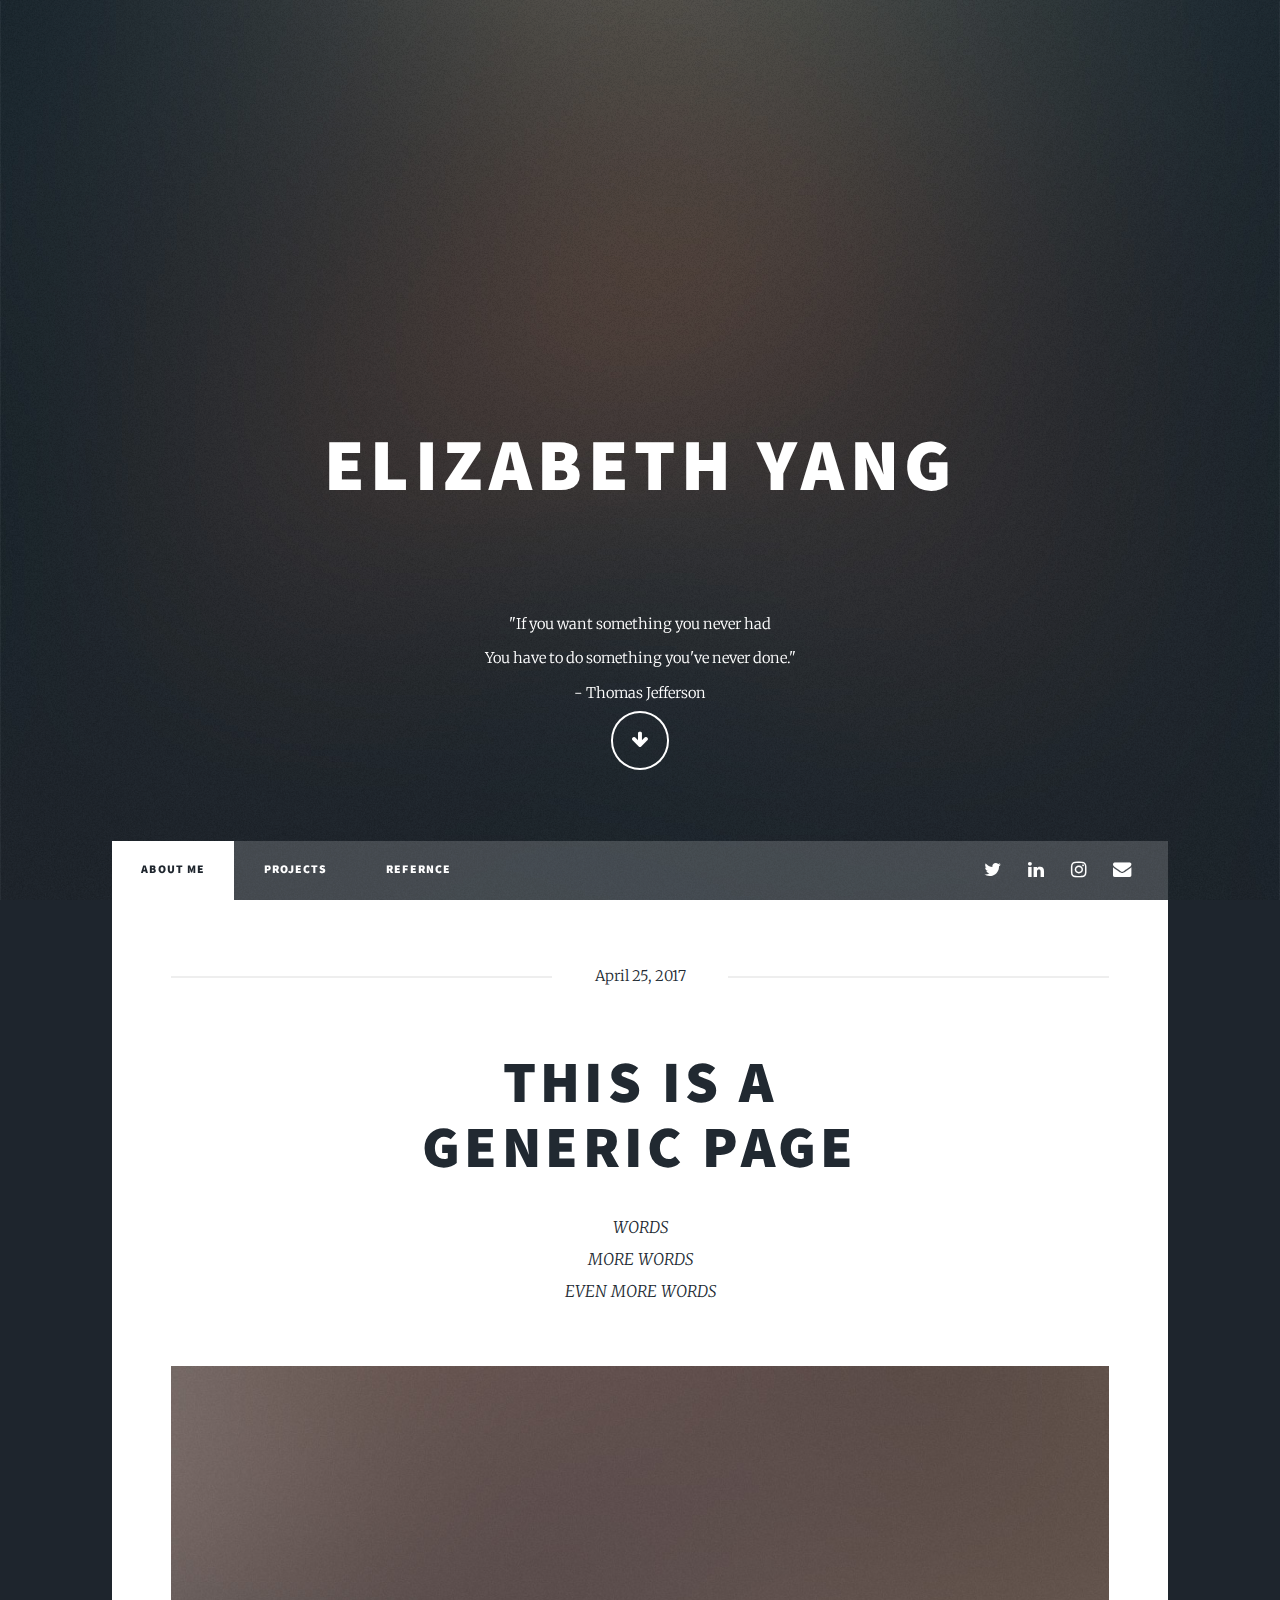
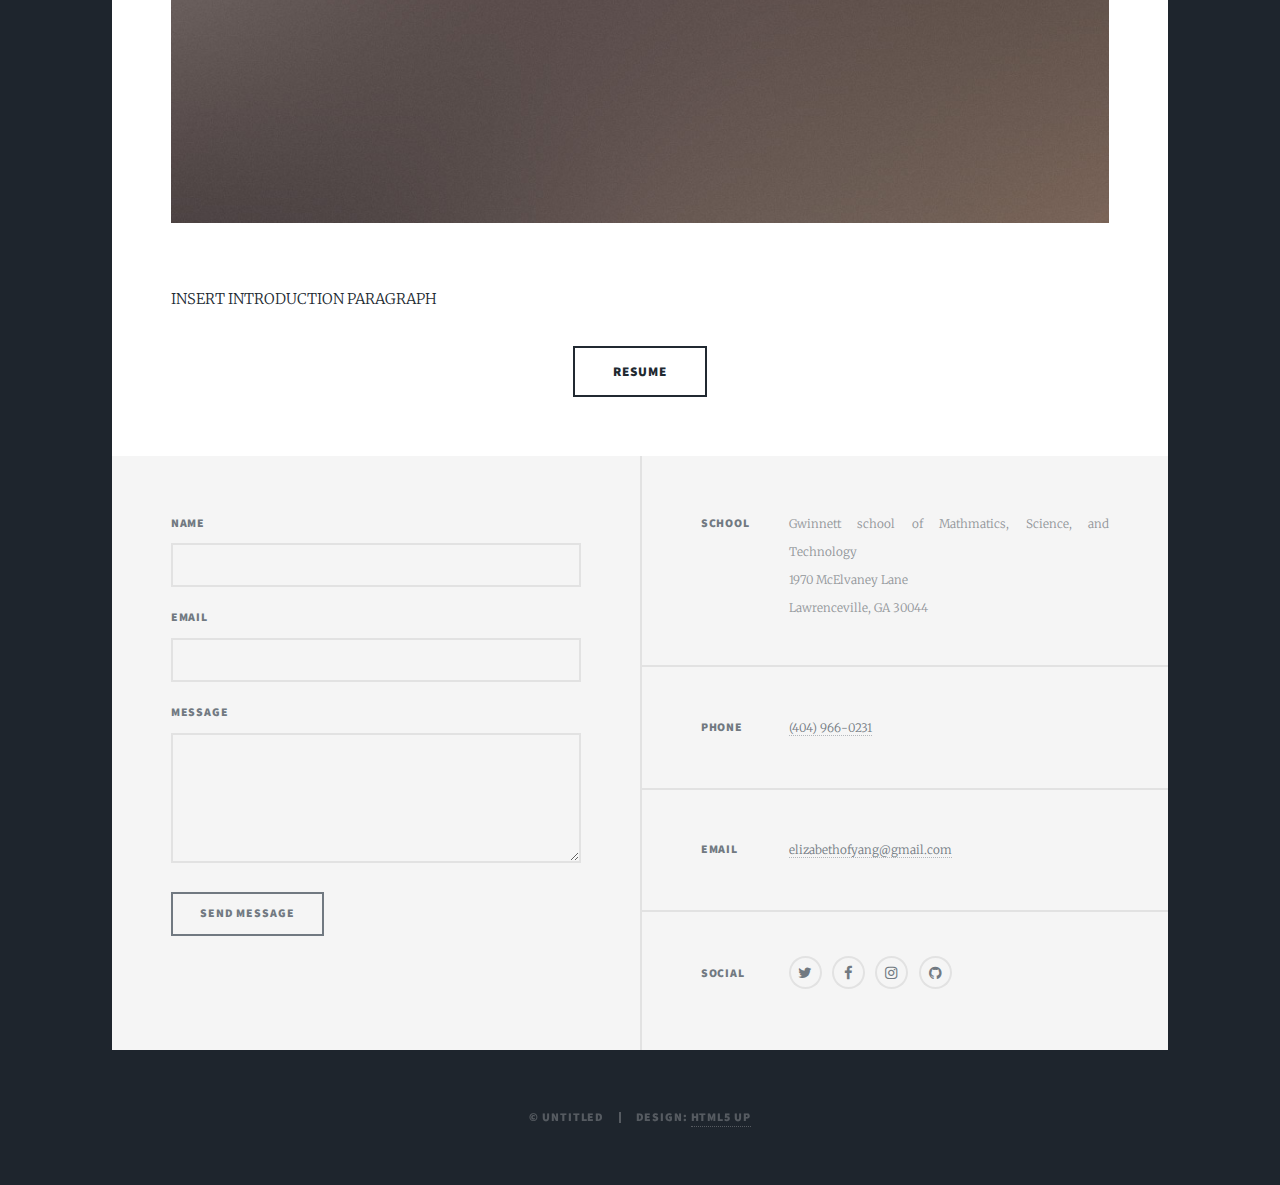
==== index.html @ 92f8bd46 "Update index.html" ====
<!DOCTYPE HTML>
<!--
	Massively by HTML5 UP
	html5up.net | @ajlkn
	Free for personal and commercial use under the CCA 3.0 license (html5up.net/license)
-->
<html>
	<head>
		<title> Elizabeth Yang </title>
		<meta charset="utf-8" />
		<meta name="viewport" content="width=device-width, initial-scale=1, user-scalable=no" />
		<link rel="stylesheet" href="assets/css/main.css" />
		<noscript><link rel="stylesheet" href="assets/css/noscript.css" /></noscript>
	</head>
	<body class="is-preload">

		<!-- Wrapper -->
			<div id="wrapper" class="fade-in">

				<!-- Intro -->
					<div id="intro">
						<h1>Elizabeth yang <br />
						  <br /> </h1>
        <!--<p> THREE <a href="https://twitter.com/ajlkn">@ajlkn</a> FOUR <a href="https://html5up.net"> LINK </a><br />
						FIVE <a href="https://html5up.net/license">Creative Commons license</a>.</p> -->
                        "If you want something you never had<br/>
You have to do something you've never done." <br/>- Thomas Jefferson <br /> 
						<ul class="actions">
							<li><a href="#header" class="button icon solo fa-arrow-down scrolly">Continue</a></li>
						</ul>
					</div>

				<!-- Header -->
					<header id="header">
						<a href="index.html" class="logo">ELizabeth yang</a>
					</header>

				<!-- Nav -->
					<nav id="nav">
						<ul class="links">
							<li class="active"><a href="index.html">ABOUT ME</a></li>
							<li><a href="generic.html">PROJECTS</a></li>
							<li><a href="elements.html">REFERNCE</a></li>
						</ul>
						<ul class="icons">
							<li><a href="#" class="icon fa-twitter"><span class="label">Twitter</span></a></li>
							<li><a href="https://www.linkedin.com/in/elizabethyang1/" class="icon fa-linkedin"><span class="label">Linkedin</span></a></li>
							<li><a href="https://www.instagram.com/elizabethyang/" class="icon fa-instagram"><span class="label">Instagram</span></a></li>
							<li><a href="mailto:elizabethofyang@gmail.com" class="icon fa-envelope"><span class="label">Email</span></a></li>
						</ul>
					</nav>

				<!-- Main -->
										<div id="main">

						<!-- Post -->
							<section class="post">
								<header class="major">
									<span class="date">April 25, 2017</span>
									<h1>This is a<br />
									Generic Page</h1>
									<p>WORDS<br />
									MORE WORDS<br />
									EVEN MORE WORDS</p>
								</header>
								<div class="image main"><img src="images/pic01.jpg" alt="" /></div>
								<p>INSERT INTRODUCTION PARAGRAPH</p>
                                <div class="wrapper" style="text-align: center;"><a href="#" class="button large">Resume</a></div>
							</section>

					</div>

				<!-- Footer -->
					<footer id="footer">
						<section>
							<form method="post" action="#">
								<div class="fields">
									<div class="field">
										<label for="name">Name</label>
										<input type="text" name="name" id="name" />
									</div>
									<div class="field">
										<label for="email">Email</label>
										<input type="text" name="email" id="email" />
									</div>
									<div class="field">
										<label for="message">Message</label>
										<textarea name="message" id="message" rows="3"></textarea>
									</div>
								</div>
								<ul class="actions">
									<li><input type="submit" value="Send Message" /></li>
								</ul>
							</form>
						</section>
						<section class="split contact">
							<section class="alt">
								<h3> School </h3>
								<p>Gwinnett school of Mathmatics, Science, and Technology<br />
                                    1970 McElvaney Lane<br />
								Lawrenceville, GA 30044</p>
							</section>
							<section>
								<h3>Phone</h3>
								<p><a href="#">(404) 966-0231</a></p>
							</section>
							<section>
								<h3>Email</h3>
								<p><a href="#">elizabethofyang@gmail.com</a></p>
							</section>
							<section>
								<h3>Social</h3>
								<ul class="icons alt">
									<li><a href="#" class="icon alt fa-twitter"><span class="label">Twitter</span></a></li>
									<li><a href="#" class="icon alt fa-facebook"><span class="label">Facebook</span></a></li>
									<li><a href="#" class="icon alt fa-instagram"><span class="label">Instagram</span></a></li>
									<li><a href="#" class="icon alt fa-github"><span class="label">GitHub</span></a></li>
								</ul>
							</section>
						</section>
					</footer>

				<!-- Copyright -->
					<div id="copyright">
						<ul><li>&copy; Untitled</li><li>Design: <a href="https://html5up.net">HTML5 UP</a></li></ul>
					</div>

			</div>

		<!-- Scripts -->
			<script src="assets/js/jquery.min.js"></script>
			<script src="assets/js/jquery.scrollex.min.js"></script>
			<script src="assets/js/jquery.scrolly.min.js"></script>
			<script src="assets/js/browser.min.js"></script>
			<script src="assets/js/breakpoints.min.js"></script>
			<script src="assets/js/util.js"></script>
			<script src="assets/js/main.js"></script>

	</body>
</html>
---- assets/css/main.css ----
@import url(font-awesome.min.css);
@import url("https://fonts.googleapis.com/css?family=Merriweather:300,700,300italic,700italic|Source+Sans+Pro:900");

/*
	Massively by HTML5 UP
	html5up.net | @ajlkn
	Free for personal and commercial use under the CCA 3.0 license (html5up.net/license)
*/

html, body, div, span, applet, object,
iframe, h1, h2, h3, h4, h5, h6, p, blockquote,
pre, a, abbr, acronym, address, big, cite,
code, del, dfn, em, img, ins, kbd, q, s, samp,
small, strike, strong, sub, sup, tt, var, b,
u, i, center, dl, dt, dd, ol, ul, li, fieldset,
form, label, legend, table, caption, tbody,
tfoot, thead, tr, th, td, article, aside,
canvas, details, embed, figure, figcaption,
footer, header, hgroup, menu, nav, output, ruby,
section, summary, time, mark, audio, video {
	margin: 0;
	padding: 0;
	border: 0;
	font-size: 100%;
	font: inherit;
	vertical-align: baseline;}


.emi{
    font-size: 100spx;
    font-family: cursive;
    
    .sarif{font-size: 100spx;
        font-family: "Helvetica Neue"}
}

article, aside, details, figcaption, figure,
footer, header, hgroup, menu, nav, section {
	display: block;}

body {
	line-height: 1;
}

ol, ul {
	list-style: none;
}

blockquote, q {
	quotes: none;
}

	blockquote:before, blockquote:after, q:before, q:after {
		content: '';
		content: none;
	}

table {
	border-collapse: collapse;
	border-spacing: 0;
}

body {
	-webkit-text-size-adjust: none;
}

mark {
	background-color: transparent;
	color: inherit;
}

input::-moz-focus-inner {
	border: 0;
	padding: 0;
}

input, select, textarea {
	-moz-appearance: none;
	-webkit-appearance: none;
	-ms-appearance: none;
	appearance: none;
}

/* Basic */

	@-ms-viewport {
		width: device-width;
	}

	body {
		-ms-overflow-style: scrollbar;
	}

	@media screen and (max-width: 480px) {

		html, body {
			min-width: 320px;
		}

	}

	html {
		box-sizing: border-box;
	}

	*, *:before, *:after {
		box-sizing: inherit;
	}

	body {
		background-color: #1e252d;
	}

		body.is-preload *, body.is-preload *:before, body.is-preload *:after {
			-moz-animation: none !important;
			-webkit-animation: none !important;
			-ms-animation: none !important;
			animation: none !important;
			-moz-transition: none !important;
			-webkit-transition: none !important;
			-ms-transition: none !important;
			transition: none !important;
		}

/* Type */

	html {
		font-size: 16pt;
	}

		@media screen and (max-width: 1680px) {

			html {
				font-size: 12pt;
			}

		}

		@media screen and (max-width: 1280px) {

			html {
				font-size: 11pt;
			}

		}

		@media screen and (max-width: 360px) {

			html {
				font-size: 10pt;
			}

		}

	body {
		color: #212931;
	}

	body, input, select, textarea {
		font-family: "Merriweather", Georgia, serif;
		font-weight: 300;
		font-size: 1rem;
		line-height: 2.375;
	}

	a {
		-moz-transition: color 0.2s ease-in-out, background-color 0.2s ease-in-out, border-color 0.2s ease-in-out, box-shadow 0.2s ease-in-out;
		-webkit-transition: color 0.2s ease-in-out, background-color 0.2s ease-in-out, border-color 0.2s ease-in-out, box-shadow 0.2s ease-in-out;
		-ms-transition: color 0.2s ease-in-out, background-color 0.2s ease-in-out, border-color 0.2s ease-in-out, box-shadow 0.2s ease-in-out;
		transition: color 0.2s ease-in-out, background-color 0.2s ease-in-out, border-color 0.2s ease-in-out, box-shadow 0.2s ease-in-out;
		border-bottom: dotted 1px;
		text-decoration: none;
	}

		a:hover {
			border-bottom-color: transparent;
		}

	strong, b {
		font-weight: 600;
	}

	em, i {
		font-style: italic;
	}

	p {
		text-align: justify;
		margin: 0 0 2rem 0;
	}

	h1, h2, h3, h4, h5, h6 {
		font-family: "Source Sans Pro", Helvetica, sans-serif;
		font-weight: 900;
		line-height: 1.5;
		letter-spacing: 0.075em;
		text-transform: uppercase;
		margin: 0 0 1rem 0;
	}

		h1 a, h2 a, h3 a, h4 a, h5 a, h6 a {
			border-bottom: 0;
			color: inherit;
			text-decoration: none;
		}

	h1 {
		font-size: 4rem;
		line-height: 1.1;
		margin: 0 0 2rem 0;
	}

	h2 {
		font-size: 1.75rem;
		line-height: 1.3;
		margin: 0 0 1.5rem 0;
	}

	h3 {
		font-size: 1.25rem;
		margin: 0 0 1.5rem 0;
	}

	h4 {
		font-size: 1rem;
	}

	h5 {
		font-size: 0.9rem;
	}

	h6 {
		font-size: 0.8rem;
	}

	sub {
		font-size: 0.8rem;
		position: relative;
		top: 0.5rem;
	}

	sup {
		font-size: 0.8rem;
		position: relative;
		top: -0.5rem;
	}

	blockquote {
		border-left: solid 4px;
		font-style: italic;
		margin: 0 0 2rem 0;
		padding: 0.5rem 0 0.5rem 2rem;
	}

	code {
		border: solid 2px;
		font-family: "Courier New", monospace;
		font-size: 0.9rem;
		margin: 0 0.25rem;
		padding: 0.25rem 0.65rem;
	}

	pre {
		-webkit-overflow-scrolling: touch;
		font-family: "Courier New", monospace;
		font-size: 0.9rem;
		margin: 0 0 2rem 0;
	}

		pre code {
			display: block;
			line-height: 1.75;
			padding: 1rem 1.5rem;
			overflow-x: auto;
		}

	hr {
		border: 0;
		border-bottom: solid 2px;
		margin: 3rem 0;
	}

		hr.major {
			margin: 5rem 0;
		}

	.align-left {
		text-align: left;
	}

	.align-center {
		text-align: center;
	}

	.align-right {
		text-align: right;
	}

	input, select, textarea {
		color: #212931;
	}

	a {
		color: #212931;
		border-bottom-color: rgba(33, 41, 49, 0.5);
	}

		a:hover {
			border-bottom-color: transparent;
			color: #18bfef !important;
		}

	strong, b {
		color: #212931;
	}

	h1, h2, h3, h4, h5, h6 {
		color: #212931;
	}

	blockquote {
		border-left-color: #eeeeee;
	}

	code {
		background: rgba(220, 220, 220, 0.25);
		border-color: #eeeeee;
	}

	hr {
		border-bottom-color: #eeeeee;
	}

/* Row */

	.row {
		display: flex;
		flex-wrap: wrap;
		box-sizing: border-box;
		align-items: stretch;
	}

		.row > * {
			box-sizing: border-box;
		}

		.row.gtr-uniform > * > :last-child {
			margin-bottom: 0;
		}

		.row.aln-left {
			justify-content: flex-start;
		}

		.row.aln-center {
			justify-content: center;
		}

		.row.aln-right {
			justify-content: flex-end;
		}

		.row.aln-top {
			align-items: flex-start;
		}

		.row.aln-middle {
			align-items: center;
		}

		.row.aln-bottom {
			align-items: flex-end;
		}

		.row > .imp {
			order: -1;
		}

		.row > .col-1 {
			width: 8.3333333333%;
		}

		.row > .off-1 {
			margin-left: 8.3333333333%;
		}

		.row > .col-2 {
			width: 16.6666666667%;
		}

		.row > .off-2 {
			margin-left: 16.6666666667%;
		}

		.row > .col-3 {
			width: 25%;
		}

		.row > .off-3 {
			margin-left: 25%;
		}

		.row > .col-4 {
			width: 33.3333333333%;
		}

		.row > .off-4 {
			margin-left: 33.3333333333%;
		}

		.row > .col-5 {
			width: 41.6666666667%;
		}

		.row > .off-5 {
			margin-left: 41.6666666667%;
		}

		.row > .col-6 {
			width: 50%;
		}

		.row > .off-6 {
			margin-left: 50%;
		}

		.row > .col-7 {
			width: 58.3333333333%;
		}

		.row > .off-7 {
			margin-left: 58.3333333333%;
		}

		.row > .col-8 {
			width: 66.6666666667%;
		}

		.row > .off-8 {
			margin-left: 66.6666666667%;
		}

		.row > .col-9 {
			width: 75%;
		}

		.row > .off-9 {
			margin-left: 75%;
		}

		.row > .col-10 {
			width: 83.3333333333%;
		}

		.row > .off-10 {
			margin-left: 83.3333333333%;
		}

		.row > .col-11 {
			width: 91.6666666667%;
		}

		.row > .off-11 {
			margin-left: 91.6666666667%;
		}

		.row > .col-12 {
			width: 100%;
		}

		.row > .off-12 {
			margin-left: 100%;
		}

		.row.gtr-0 {
			margin-top: 0;
			margin-left: 0rem;
		}

			.row.gtr-0 > * {
				padding: 0 0 0 0rem;
			}

			.row.gtr-0.gtr-uniform {
				margin-top: 0rem;
			}

				.row.gtr-0.gtr-uniform > * {
					padding-top: 0rem;
				}

		.row.gtr-25 {
			margin-top: 0;
			margin-left: -0.375rem;
		}

			.row.gtr-25 > * {
				padding: 0 0 0 0.375rem;
			}

			.row.gtr-25.gtr-uniform {
				margin-top: -0.375rem;
			}

				.row.gtr-25.gtr-uniform > * {
					padding-top: 0.375rem;
				}

		.row.gtr-50 {
			margin-top: 0;
			margin-left: -0.75rem;
		}

			.row.gtr-50 > * {
				padding: 0 0 0 0.75rem;
			}

			.row.gtr-50.gtr-uniform {
				margin-top: -0.75rem;
			}

				.row.gtr-50.gtr-uniform > * {
					padding-top: 0.75rem;
				}

		.row {
			margin-top: 0;
			margin-left: -1.5rem;
		}

			.row > * {
				padding: 0 0 0 1.5rem;
			}

			.row.gtr-uniform {
				margin-top: -1.5rem;
			}

				.row.gtr-uniform > * {
					padding-top: 1.5rem;
				}

		.row.gtr-150 {
			margin-top: 0;
			margin-left: -2.25rem;
		}

			.row.gtr-150 > * {
				padding: 0 0 0 2.25rem;
			}

			.row.gtr-150.gtr-uniform {
				margin-top: -2.25rem;
			}

				.row.gtr-150.gtr-uniform > * {
					padding-top: 2.25rem;
				}

		.row.gtr-200 {
			margin-top: 0;
			margin-left: -3rem;
		}

			.row.gtr-200 > * {
				padding: 0 0 0 3rem;
			}

			.row.gtr-200.gtr-uniform {
				margin-top: -3rem;
			}

				.row.gtr-200.gtr-uniform > * {
					padding-top: 3rem;
				}

		@media screen and (max-width: 1680px) {

			.row {
				display: flex;
				flex-wrap: wrap;
				box-sizing: border-box;
				align-items: stretch;
			}

				.row > * {
					box-sizing: border-box;
				}

				.row.gtr-uniform > * > :last-child {
					margin-bottom: 0;
				}

				.row.aln-left {
					justify-content: flex-start;
				}

				.row.aln-center {
					justify-content: center;
				}

				.row.aln-right {
					justify-content: flex-end;
				}

				.row.aln-top {
					align-items: flex-start;
				}

				.row.aln-middle {
					align-items: center;
				}

				.row.aln-bottom {
					align-items: flex-end;
				}

				.row > .imp-xlarge {
					order: -1;
				}

				.row > .col-1-xlarge {
					width: 8.3333333333%;
				}

				.row > .off-1-xlarge {
					margin-left: 8.3333333333%;
				}

				.row > .col-2-xlarge {
					width: 16.6666666667%;
				}

				.row > .off-2-xlarge {
					margin-left: 16.6666666667%;
				}

				.row > .col-3-xlarge {
					width: 25%;
				}

				.row > .off-3-xlarge {
					margin-left: 25%;
				}

				.row > .col-4-xlarge {
					width: 33.3333333333%;
				}

				.row > .off-4-xlarge {
					margin-left: 33.3333333333%;
				}

				.row > .col-5-xlarge {
					width: 41.6666666667%;
				}

				.row > .off-5-xlarge {
					margin-left: 41.6666666667%;
				}

				.row > .col-6-xlarge {
					width: 50%;
				}

				.row > .off-6-xlarge {
					margin-left: 50%;
				}

				.row > .col-7-xlarge {
					width: 58.3333333333%;
				}

				.row > .off-7-xlarge {
					margin-left: 58.3333333333%;
				}

				.row > .col-8-xlarge {
					width: 66.6666666667%;
				}

				.row > .off-8-xlarge {
					margin-left: 66.6666666667%;
				}

				.row > .col-9-xlarge {
					width: 75%;
				}

				.row > .off-9-xlarge {
					margin-left: 75%;
				}

				.row > .col-10-xlarge {
					width: 83.3333333333%;
				}

				.row > .off-10-xlarge {
					margin-left: 83.3333333333%;
				}

				.row > .col-11-xlarge {
					width: 91.6666666667%;
				}

				.row > .off-11-xlarge {
					margin-left: 91.6666666667%;
				}

				.row > .col-12-xlarge {
					width: 100%;
				}

				.row > .off-12-xlarge {
					margin-left: 100%;
				}

				.row.gtr-0 {
					margin-top: 0;
					margin-left: 0rem;
				}

					.row.gtr-0 > * {
						padding: 0 0 0 0rem;
					}

					.row.gtr-0.gtr-uniform {
						margin-top: 0rem;
					}

						.row.gtr-0.gtr-uniform > * {
							padding-top: 0rem;
						}

				.row.gtr-25 {
					margin-top: 0;
					margin-left: -0.375rem;
				}

					.row.gtr-25 > * {
						padding: 0 0 0 0.375rem;
					}

					.row.gtr-25.gtr-uniform {
						margin-top: -0.375rem;
					}

						.row.gtr-25.gtr-uniform > * {
							padding-top: 0.375rem;
						}

				.row.gtr-50 {
					margin-top: 0;
					margin-left: -0.75rem;
				}

					.row.gtr-50 > * {
						padding: 0 0 0 0.75rem;
					}

					.row.gtr-50.gtr-uniform {
						margin-top: -0.75rem;
					}

						.row.gtr-50.gtr-uniform > * {
							padding-top: 0.75rem;
						}

				.row {
					margin-top: 0;
					margin-left: -1.5rem;
				}

					.row > * {
						padding: 0 0 0 1.5rem;
					}

					.row.gtr-uniform {
						margin-top: -1.5rem;
					}

						.row.gtr-uniform > * {
							padding-top: 1.5rem;
						}

				.row.gtr-150 {
					margin-top: 0;
					margin-left: -2.25rem;
				}

					.row.gtr-150 > * {
						padding: 0 0 0 2.25rem;
					}

					.row.gtr-150.gtr-uniform {
						margin-top: -2.25rem;
					}

						.row.gtr-150.gtr-uniform > * {
							padding-top: 2.25rem;
						}

				.row.gtr-200 {
					margin-top: 0;
					margin-left: -3rem;
				}

					.row.gtr-200 > * {
						padding: 0 0 0 3rem;
					}

					.row.gtr-200.gtr-uniform {
						margin-top: -3rem;
					}

						.row.gtr-200.gtr-uniform > * {
							padding-top: 3rem;
						}

		}

		@media screen and (max-width: 1280px) {

			.row {
				display: flex;
				flex-wrap: wrap;
				box-sizing: border-box;
				align-items: stretch;
			}

				.row > * {
					box-sizing: border-box;
				}

				.row.gtr-uniform > * > :last-child {
					margin-bottom: 0;
				}

				.row.aln-left {
					justify-content: flex-start;
				}

				.row.aln-center {
					justify-content: center;
				}

				.row.aln-right {
					justify-content: flex-end;
				}

				.row.aln-top {
					align-items: flex-start;
				}

				.row.aln-middle {
					align-items: center;
				}

				.row.aln-bottom {
					align-items: flex-end;
				}

				.row > .imp-large {
					order: -1;
				}

				.row > .col-1-large {
					width: 8.3333333333%;
				}

				.row > .off-1-large {
					margin-left: 8.3333333333%;
				}

				.row > .col-2-large {
					width: 16.6666666667%;
				}

				.row > .off-2-large {
					margin-left: 16.6666666667%;
				}

				.row > .col-3-large {
					width: 25%;
				}

				.row > .off-3-large {
					margin-left: 25%;
				}

				.row > .col-4-large {
					width: 33.3333333333%;
				}

				.row > .off-4-large {
					margin-left: 33.3333333333%;
				}

				.row > .col-5-large {
					width: 41.6666666667%;
				}

				.row > .off-5-large {
					margin-left: 41.6666666667%;
				}

				.row > .col-6-large {
					width: 50%;
				}

				.row > .off-6-large {
					margin-left: 50%;
				}

				.row > .col-7-large {
					width: 58.3333333333%;
				}

				.row > .off-7-large {
					margin-left: 58.3333333333%;
				}

				.row > .col-8-large {
					width: 66.6666666667%;
				}

				.row > .off-8-large {
					margin-left: 66.6666666667%;
				}

				.row > .col-9-large {
					width: 75%;
				}

				.row > .off-9-large {
					margin-left: 75%;
				}

				.row > .col-10-large {
					width: 83.3333333333%;
				}

				.row > .off-10-large {
					margin-left: 83.3333333333%;
				}

				.row > .col-11-large {
					width: 91.6666666667%;
				}

				.row > .off-11-large {
					margin-left: 91.6666666667%;
				}

				.row > .col-12-large {
					width: 100%;
				}

				.row > .off-12-large {
					margin-left: 100%;
				}

				.row.gtr-0 {
					margin-top: 0;
					margin-left: 0rem;
				}

					.row.gtr-0 > * {
						padding: 0 0 0 0rem;
					}

					.row.gtr-0.gtr-uniform {
						margin-top: 0rem;
					}

						.row.gtr-0.gtr-uniform > * {
							padding-top: 0rem;
						}

				.row.gtr-25 {
					margin-top: 0;
					margin-left: -0.375rem;
				}

					.row.gtr-25 > * {
						padding: 0 0 0 0.375rem;
					}

					.row.gtr-25.gtr-uniform {
						margin-top: -0.375rem;
					}

						.row.gtr-25.gtr-uniform > * {
							padding-top: 0.375rem;
						}

				.row.gtr-50 {
					margin-top: 0;
					margin-left: -0.75rem;
				}

					.row.gtr-50 > * {
						padding: 0 0 0 0.75rem;
					}

					.row.gtr-50.gtr-uniform {
						margin-top: -0.75rem;
					}

						.row.gtr-50.gtr-uniform > * {
							padding-top: 0.75rem;
						}

				.row {
					margin-top: 0;
					margin-left: -1.5rem;
				}

					.row > * {
						padding: 0 0 0 1.5rem;
					}

					.row.gtr-uniform {
						margin-top: -1.5rem;
					}

						.row.gtr-uniform > * {
							padding-top: 1.5rem;
						}

				.row.gtr-150 {
					margin-top: 0;
					margin-left: -2.25rem;
				}

					.row.gtr-150 > * {
						padding: 0 0 0 2.25rem;
					}

					.row.gtr-150.gtr-uniform {
						margin-top: -2.25rem;
					}

						.row.gtr-150.gtr-uniform > * {
							padding-top: 2.25rem;
						}

				.row.gtr-200 {
					margin-top: 0;
					margin-left: -3rem;
				}

					.row.gtr-200 > * {
						padding: 0 0 0 3rem;
					}

					.row.gtr-200.gtr-uniform {
						margin-top: -3rem;
					}

						.row.gtr-200.gtr-uniform > * {
							padding-top: 3rem;
						}

		}

		@media screen and (max-width: 980px) {

			.row {
				display: flex;
				flex-wrap: wrap;
				box-sizing: border-box;
				align-items: stretch;
			}

				.row > * {
					box-sizing: border-box;
				}

				.row.gtr-uniform > * > :last-child {
					margin-bottom: 0;
				}

				.row.aln-left {
					justify-content: flex-start;
				}

				.row.aln-center {
					justify-content: center;
				}

				.row.aln-right {
					justify-content: flex-end;
				}

				.row.aln-top {
					align-items: flex-start;
				}

				.row.aln-middle {
					align-items: center;
				}

				.row.aln-bottom {
					align-items: flex-end;
				}

				.row > .imp-medium {
					order: -1;
				}

				.row > .col-1-medium {
					width: 8.3333333333%;
				}

				.row > .off-1-medium {
					margin-left: 8.3333333333%;
				}

				.row > .col-2-medium {
					width: 16.6666666667%;
				}

				.row > .off-2-medium {
					margin-left: 16.6666666667%;
				}

				.row > .col-3-medium {
					width: 25%;
				}

				.row > .off-3-medium {
					margin-left: 25%;
				}

				.row > .col-4-medium {
					width: 33.3333333333%;
				}

				.row > .off-4-medium {
					margin-left: 33.3333333333%;
				}

				.row > .col-5-medium {
					width: 41.6666666667%;
				}

				.row > .off-5-medium {
					margin-left: 41.6666666667%;
				}

				.row > .col-6-medium {
					width: 50%;
				}

				.row > .off-6-medium {
					margin-left: 50%;
				}

				.row > .col-7-medium {
					width: 58.3333333333%;
				}

				.row > .off-7-medium {
					margin-left: 58.3333333333%;
				}

				.row > .col-8-medium {
					width: 66.6666666667%;
				}

				.row > .off-8-medium {
					margin-left: 66.6666666667%;
				}

				.row > .col-9-medium {
					width: 75%;
				}

				.row > .off-9-medium {
					margin-left: 75%;
				}

				.row > .col-10-medium {
					width: 83.3333333333%;
				}

				.row > .off-10-medium {
					margin-left: 83.3333333333%;
				}

				.row > .col-11-medium {
					width: 91.6666666667%;
				}

				.row > .off-11-medium {
					margin-left: 91.6666666667%;
				}

				.row > .col-12-medium {
					width: 100%;
				}

				.row > .off-12-medium {
					margin-left: 100%;
				}

				.row.gtr-0 {
					margin-top: 0;
					margin-left: 0rem;
				}

					.row.gtr-0 > * {
						padding: 0 0 0 0rem;
					}

					.row.gtr-0.gtr-uniform {
						margin-top: 0rem;
					}

						.row.gtr-0.gtr-uniform > * {
							padding-top: 0rem;
						}

				.row.gtr-25 {
					margin-top: 0;
					margin-left: -0.375rem;
				}

					.row.gtr-25 > * {
						padding: 0 0 0 0.375rem;
					}

					.row.gtr-25.gtr-uniform {
						margin-top: -0.375rem;
					}

						.row.gtr-25.gtr-uniform > * {
							padding-top: 0.375rem;
						}

				.row.gtr-50 {
					margin-top: 0;
					margin-left: -0.75rem;
				}

					.row.gtr-50 > * {
						padding: 0 0 0 0.75rem;
					}

					.row.gtr-50.gtr-uniform {
						margin-top: -0.75rem;
					}

						.row.gtr-50.gtr-uniform > * {
							padding-top: 0.75rem;
						}

				.row {
					margin-top: 0;
					margin-left: -1.5rem;
				}

					.row > * {
						padding: 0 0 0 1.5rem;
					}

					.row.gtr-uniform {
						margin-top: -1.5rem;
					}

						.row.gtr-uniform > * {
							padding-top: 1.5rem;
						}

				.row.gtr-150 {
					margin-top: 0;
					margin-left: -2.25rem;
				}

					.row.gtr-150 > * {
						padding: 0 0 0 2.25rem;
					}

					.row.gtr-150.gtr-uniform {
						margin-top: -2.25rem;
					}

						.row.gtr-150.gtr-uniform > * {
							padding-top: 2.25rem;
						}

				.row.gtr-200 {
					margin-top: 0;
					margin-left: -3rem;
				}

					.row.gtr-200 > * {
						padding: 0 0 0 3rem;
					}

					.row.gtr-200.gtr-uniform {
						margin-top: -3rem;
					}

						.row.gtr-200.gtr-uniform > * {
							padding-top: 3rem;
						}

		}

		@media screen and (max-width: 736px) {

			.row {
				display: flex;
				flex-wrap: wrap;
				box-sizing: border-box;
				align-items: stretch;
			}

				.row > * {
					box-sizing: border-box;
				}

				.row.gtr-uniform > * > :last-child {
					margin-bottom: 0;
				}

				.row.aln-left {
					justify-content: flex-start;
				}

				.row.aln-center {
					justify-content: center;
				}

				.row.aln-right {
					justify-content: flex-end;
				}

				.row.aln-top {
					align-items: flex-start;
				}

				.row.aln-middle {
					align-items: center;
				}

				.row.aln-bottom {
					align-items: flex-end;
				}

				.row > .imp-small {
					order: -1;
				}

				.row > .col-1-small {
					width: 8.3333333333%;
				}

				.row > .off-1-small {
					margin-left: 8.3333333333%;
				}

				.row > .col-2-small {
					width: 16.6666666667%;
				}

				.row > .off-2-small {
					margin-left: 16.6666666667%;
				}

				.row > .col-3-small {
					width: 25%;
				}

				.row > .off-3-small {
					margin-left: 25%;
				}

				.row > .col-4-small {
					width: 33.3333333333%;
				}

				.row > .off-4-small {
					margin-left: 33.3333333333%;
				}

				.row > .col-5-small {
					width: 41.6666666667%;
				}

				.row > .off-5-small {
					margin-left: 41.6666666667%;
				}

				.row > .col-6-small {
					width: 50%;
				}

				.row > .off-6-small {
					margin-left: 50%;
				}

				.row > .col-7-small {
					width: 58.3333333333%;
				}

				.row > .off-7-small {
					margin-left: 58.3333333333%;
				}

				.row > .col-8-small {
					width: 66.6666666667%;
				}

				.row > .off-8-small {
					margin-left: 66.6666666667%;
				}

				.row > .col-9-small {
					width: 75%;
				}

				.row > .off-9-small {
					margin-left: 75%;
				}

				.row > .col-10-small {
					width: 83.3333333333%;
				}

				.row > .off-10-small {
					margin-left: 83.3333333333%;
				}

				.row > .col-11-small {
					width: 91.6666666667%;
				}

				.row > .off-11-small {
					margin-left: 91.6666666667%;
				}

				.row > .col-12-small {
					width: 100%;
				}

				.row > .off-12-small {
					margin-left: 100%;
				}

				.row.gtr-0 {
					margin-top: 0;
					margin-left: 0rem;
				}

					.row.gtr-0 > * {
						padding: 0 0 0 0rem;
					}

					.row.gtr-0.gtr-uniform {
						margin-top: 0rem;
					}

						.row.gtr-0.gtr-uniform > * {
							padding-top: 0rem;
						}

				.row.gtr-25 {
					margin-top: 0;
					margin-left: -0.375rem;
				}

					.row.gtr-25 > * {
						padding: 0 0 0 0.375rem;
					}

					.row.gtr-25.gtr-uniform {
						margin-top: -0.375rem;
					}

						.row.gtr-25.gtr-uniform > * {
							padding-top: 0.375rem;
						}

				.row.gtr-50 {
					margin-top: 0;
					margin-left: -0.75rem;
				}

					.row.gtr-50 > * {
						padding: 0 0 0 0.75rem;
					}

					.row.gtr-50.gtr-uniform {
						margin-top: -0.75rem;
					}

						.row.gtr-50.gtr-uniform > * {
							padding-top: 0.75rem;
						}

				.row {
					margin-top: 0;
					margin-left: -1.5rem;
				}

					.row > * {
						padding: 0 0 0 1.5rem;
					}

					.row.gtr-uniform {
						margin-top: -1.5rem;
					}

						.row.gtr-uniform > * {
							padding-top: 1.5rem;
						}

				.row.gtr-150 {
					margin-top: 0;
					margin-left: -2.25rem;
				}

					.row.gtr-150 > * {
						padding: 0 0 0 2.25rem;
					}

					.row.gtr-150.gtr-uniform {
						margin-top: -2.25rem;
					}

						.row.gtr-150.gtr-uniform > * {
							padding-top: 2.25rem;
						}

				.row.gtr-200 {
					margin-top: 0;
					margin-left: -3rem;
				}

					.row.gtr-200 > * {
						padding: 0 0 0 3rem;
					}

					.row.gtr-200.gtr-uniform {
						margin-top: -3rem;
					}

						.row.gtr-200.gtr-uniform > * {
							padding-top: 3rem;
						}

		}

		@media screen and (max-width: 480px) {

			.row {
				display: flex;
				flex-wrap: wrap;
				box-sizing: border-box;
				align-items: stretch;
			}

				.row > * {
					box-sizing: border-box;
				}

				.row.gtr-uniform > * > :last-child {
					margin-bottom: 0;
				}

				.row.aln-left {
					justify-content: flex-start;
				}

				.row.aln-center {
					justify-content: center;
				}

				.row.aln-right {
					justify-content: flex-end;
				}

				.row.aln-top {
					align-items: flex-start;
				}

				.row.aln-middle {
					align-items: center;
				}

				.row.aln-bottom {
					align-items: flex-end;
				}

				.row > .imp-xsmall {
					order: -1;
				}

				.row > .col-1-xsmall {
					width: 8.3333333333%;
				}

				.row > .off-1-xsmall {
					margin-left: 8.3333333333%;
				}

				.row > .col-2-xsmall {
					width: 16.6666666667%;
				}

				.row > .off-2-xsmall {
					margin-left: 16.6666666667%;
				}

				.row > .col-3-xsmall {
					width: 25%;
				}

				.row > .off-3-xsmall {
					margin-left: 25%;
				}

				.row > .col-4-xsmall {
					width: 33.3333333333%;
				}

				.row > .off-4-xsmall {
					margin-left: 33.3333333333%;
				}

				.row > .col-5-xsmall {
					width: 41.6666666667%;
				}

				.row > .off-5-xsmall {
					margin-left: 41.6666666667%;
				}

				.row > .col-6-xsmall {
					width: 50%;
				}

				.row > .off-6-xsmall {
					margin-left: 50%;
				}

				.row > .col-7-xsmall {
					width: 58.3333333333%;
				}

				.row > .off-7-xsmall {
					margin-left: 58.3333333333%;
				}

				.row > .col-8-xsmall {
					width: 66.6666666667%;
				}

				.row > .off-8-xsmall {
					margin-left: 66.6666666667%;
				}

				.row > .col-9-xsmall {
					width: 75%;
				}

				.row > .off-9-xsmall {
					margin-left: 75%;
				}

				.row > .col-10-xsmall {
					width: 83.3333333333%;
				}

				.row > .off-10-xsmall {
					margin-left: 83.3333333333%;
				}

				.row > .col-11-xsmall {
					width: 91.6666666667%;
				}

				.row > .off-11-xsmall {
					margin-left: 91.6666666667%;
				}

				.row > .col-12-xsmall {
					width: 100%;
				}

				.row > .off-12-xsmall {
					margin-left: 100%;
				}

				.row.gtr-0 {
					margin-top: 0;
					margin-left: 0rem;
				}

					.row.gtr-0 > * {
						padding: 0 0 0 0rem;
					}

					.row.gtr-0.gtr-uniform {
						margin-top: 0rem;
					}

						.row.gtr-0.gtr-uniform > * {
							padding-top: 0rem;
						}

				.row.gtr-25 {
					margin-top: 0;
					margin-left: -0.375rem;
				}

					.row.gtr-25 > * {
						padding: 0 0 0 0.375rem;
					}

					.row.gtr-25.gtr-uniform {
						margin-top: -0.375rem;
					}

						.row.gtr-25.gtr-uniform > * {
							padding-top: 0.375rem;
						}

				.row.gtr-50 {
					margin-top: 0;
					margin-left: -0.75rem;
				}

					.row.gtr-50 > * {
						padding: 0 0 0 0.75rem;
					}

					.row.gtr-50.gtr-uniform {
						margin-top: -0.75rem;
					}

						.row.gtr-50.gtr-uniform > * {
							padding-top: 0.75rem;
						}

				.row {
					margin-top: 0;
					margin-left: -1.5rem;
				}

					.row > * {
						padding: 0 0 0 1.5rem;
					}

					.row.gtr-uniform {
						margin-top: -1.5rem;
					}

						.row.gtr-uniform > * {
							padding-top: 1.5rem;
						}

				.row.gtr-150 {
					margin-top: 0;
					margin-left: -2.25rem;
				}

					.row.gtr-150 > * {
						padding: 0 0 0 2.25rem;
					}

					.row.gtr-150.gtr-uniform {
						margin-top: -2.25rem;
					}

						.row.gtr-150.gtr-uniform > * {
							padding-top: 2.25rem;
						}

				.row.gtr-200 {
					margin-top: 0;
					margin-left: -3rem;
				}

					.row.gtr-200 > * {
						padding: 0 0 0 3rem;
					}

					.row.gtr-200.gtr-uniform {
						margin-top: -3rem;
					}

						.row.gtr-200.gtr-uniform > * {
							padding-top: 3rem;
						}

		}

		@media screen and (max-width: 360px) {

			.row {
				display: flex;
				flex-wrap: wrap;
				box-sizing: border-box;
				align-items: stretch;
			}

				.row > * {
					box-sizing: border-box;
				}

				.row.gtr-uniform > * > :last-child {
					margin-bottom: 0;
				}

				.row.aln-left {
					justify-content: flex-start;
				}

				.row.aln-center {
					justify-content: center;
				}

				.row.aln-right {
					justify-content: flex-end;
				}

				.row.aln-top {
					align-items: flex-start;
				}

				.row.aln-middle {
					align-items: center;
				}

				.row.aln-bottom {
					align-items: flex-end;
				}

				.row > .imp-xxsmall {
					order: -1;
				}

				.row > .col-1-xxsmall {
					width: 8.3333333333%;
				}

				.row > .off-1-xxsmall {
					margin-left: 8.3333333333%;
				}

				.row > .col-2-xxsmall {
					width: 16.6666666667%;
				}

				.row > .off-2-xxsmall {
					margin-left: 16.6666666667%;
				}

				.row > .col-3-xxsmall {
					width: 25%;
				}

				.row > .off-3-xxsmall {
					margin-left: 25%;
				}

				.row > .col-4-xxsmall {
					width: 33.3333333333%;
				}

				.row > .off-4-xxsmall {
					margin-left: 33.3333333333%;
				}

				.row > .col-5-xxsmall {
					width: 41.6666666667%;
				}

				.row > .off-5-xxsmall {
					margin-left: 41.6666666667%;
				}

				.row > .col-6-xxsmall {
					width: 50%;
				}

				.row > .off-6-xxsmall {
					margin-left: 50%;
				}

				.row > .col-7-xxsmall {
					width: 58.3333333333%;
				}

				.row > .off-7-xxsmall {
					margin-left: 58.3333333333%;
				}

				.row > .col-8-xxsmall {
					width: 66.6666666667%;
				}

				.row > .off-8-xxsmall {
					margin-left: 66.6666666667%;
				}

				.row > .col-9-xxsmall {
					width: 75%;
				}

				.row > .off-9-xxsmall {
					margin-left: 75%;
				}

				.row > .col-10-xxsmall {
					width: 83.3333333333%;
				}

				.row > .off-10-xxsmall {
					margin-left: 83.3333333333%;
				}

				.row > .col-11-xxsmall {
					width: 91.6666666667%;
				}

				.row > .off-11-xxsmall {
					margin-left: 91.6666666667%;
				}

				.row > .col-12-xxsmall {
					width: 100%;
				}

				.row > .off-12-xxsmall {
					margin-left: 100%;
				}

				.row.gtr-0 {
					margin-top: 0;
					margin-left: 0rem;
				}

					.row.gtr-0 > * {
						padding: 0 0 0 0rem;
					}

					.row.gtr-0.gtr-uniform {
						margin-top: 0rem;
					}

						.row.gtr-0.gtr-uniform > * {
							padding-top: 0rem;
						}

				.row.gtr-25 {
					margin-top: 0;
					margin-left: -0.375rem;
				}

					.row.gtr-25 > * {
						padding: 0 0 0 0.375rem;
					}

					.row.gtr-25.gtr-uniform {
						margin-top: -0.375rem;
					}

						.row.gtr-25.gtr-uniform > * {
							padding-top: 0.375rem;
						}

				.row.gtr-50 {
					margin-top: 0;
					margin-left: -0.75rem;
				}

					.row.gtr-50 > * {
						padding: 0 0 0 0.75rem;
					}

					.row.gtr-50.gtr-uniform {
						margin-top: -0.75rem;
					}

						.row.gtr-50.gtr-uniform > * {
							padding-top: 0.75rem;
						}

				.row {
					margin-top: 0;
					margin-left: -1.5rem;
				}

					.row > * {
						padding: 0 0 0 1.5rem;
					}

					.row.gtr-uniform {
						margin-top: -1.5rem;
					}

						.row.gtr-uniform > * {
							padding-top: 1.5rem;
						}

				.row.gtr-150 {
					margin-top: 0;
					margin-left: -2.25rem;
				}

					.row.gtr-150 > * {
						padding: 0 0 0 2.25rem;
					}

					.row.gtr-150.gtr-uniform {
						margin-top: -2.25rem;
					}

						.row.gtr-150.gtr-uniform > * {
							padding-top: 2.25rem;
						}

				.row.gtr-200 {
					margin-top: 0;
					margin-left: -3rem;
				}

					.row.gtr-200 > * {
						padding: 0 0 0 3rem;
					}

					.row.gtr-200.gtr-uniform {
						margin-top: -3rem;
					}

						.row.gtr-200.gtr-uniform > * {
							padding-top: 3rem;
						}

		}

/* Box */

	.box {
		border: solid 2px;
		margin-bottom: 2rem;
		padding: 1.5rem;
	}

		.box > :last-child,
		.box > :last-child > :last-child,
		.box > :last-child > :last-child > :last-child {
			margin-bottom: 0;
		}

		.box.alt {
			border: 0;
			border-radius: 0;
			padding: 0;
		}

	.box {
		border-color: #eeeeee;
	}

/* Button */

	input[type="submit"],
	input[type="reset"],
	input[type="button"],
	button,
	.button {
		-moz-appearance: none;
		-webkit-appearance: none;
		-ms-appearance: none;
		appearance: none;
		-moz-transition: background-color 0.2s ease-in-out, box-shadow 0.2s ease-in-out, color 0.2s ease-in-out;
		-webkit-transition: background-color 0.2s ease-in-out, box-shadow 0.2s ease-in-out, color 0.2s ease-in-out;
		-ms-transition: background-color 0.2s ease-in-out, box-shadow 0.2s ease-in-out, color 0.2s ease-in-out;
		transition: background-color 0.2s ease-in-out, box-shadow 0.2s ease-in-out, color 0.2s ease-in-out;
		border: 0;
		border-radius: 0;
		cursor: pointer;
		display: inline-block;
		font-family: "Source Sans Pro", Helvetica, sans-serif;
		font-size: 0.8rem;
		font-weight: 900;
		letter-spacing: 0.075em;
		height: 3rem;
		line-height: 3rem;
		padding: 0 2rem;
		text-align: center;
		text-decoration: none;
		text-transform: uppercase;
		white-space: nowrap;
	}

		input[type="submit"].icon:before,
		input[type="reset"].icon:before,
		input[type="button"].icon:before,
		button.icon:before,
		.button.icon:before {
			margin-right: 0.5rem;
		}

		input[type="submit"].icon.solo,
		input[type="reset"].icon.solo,
		input[type="button"].icon.solo,
		button.icon.solo,
		.button.icon.solo {
			position: relative;
			width: 4rem;
			height: 4rem;
			line-height: 4rem;
			border-radius: 4rem;
			text-indent: 4rem;
			overflow: hidden;
			padding: 0;
			white-space: nowrap;
		}

			input[type="submit"].icon.solo:before,
			input[type="reset"].icon.solo:before,
			input[type="button"].icon.solo:before,
			button.icon.solo:before,
			.button.icon.solo:before {
				position: absolute;
				display: block;
				top: 0;
				left: 0;
				width: inherit;
				height: inherit;
				line-height: inherit;
				font-size: 1.25rem;
				margin-right: 0;
				text-align: center;
				text-indent: 0;
			}

		input[type="submit"].fit,
		input[type="reset"].fit,
		input[type="button"].fit,
		button.fit,
		.button.fit {
			width: 100%;
		}

		input[type="submit"].small,
		input[type="reset"].small,
		input[type="button"].small,
		button.small,
		.button.small {
			font-size: 0.7rem;
			height: 2.5rem;
			line-height: 2.5rem;
			padding: 0 1.5rem;
		}

		input[type="submit"].large,
		input[type="reset"].large,
		input[type="button"].large,
		button.large,
		.button.large {
			font-size: 0.9rem;
			height: 3.5rem;
			line-height: 3.5rem;
			padding: 0 2.75rem;
		}

		@media screen and (max-width: 980px) {

			input[type="submit"],
			input[type="reset"],
			input[type="button"],
			button,
			.button {
				font-size: 0.9rem;
				height: 3.25rem;
				line-height: 3.25rem;
			}

				input[type="submit"].large,
				input[type="reset"].large,
				input[type="button"].large,
				button.large,
				.button.large {
					font-size: 1rem;
					height: 3.75rem;
					line-height: 3.75rem;
				}

		}

		input[type="submit"].disabled, input[type="submit"]:disabled,
		input[type="reset"].disabled,
		input[type="reset"]:disabled,
		input[type="button"].disabled,
		input[type="button"]:disabled,
		button.disabled,
		button:disabled,
		.button.disabled,
		.button:disabled {
			pointer-events: none;
			opacity: 0.25;
		}

	input[type="submit"],
	input[type="reset"],
	input[type="button"],
	button,
	.button {
		background-color: transparent;
		box-shadow: inset 0 0 0 2px #212931;
		color: #212931 !important;
	}

		input[type="submit"]:hover,
		input[type="reset"]:hover,
		input[type="button"]:hover,
		button:hover,
		.button:hover {
			box-shadow: inset 0 0 0 2px #18bfef;
			color: #18bfef !important;
		}

		input[type="submit"].primary,
		input[type="reset"].primary,
		input[type="button"].primary,
		button.primary,
		.button.primary {
			background-color: #212931;
			box-shadow: none;
			color: #ffffff !important;
		}

			input[type="submit"].primary:hover,
			input[type="reset"].primary:hover,
			input[type="button"].primary:hover,
			button.primary:hover,
			.button.primary:hover {
				background-color: #18bfef;
			}

/* Form */

	form {
		margin: 0 0 2rem 0;
	}

		form > :last-child {
			margin-bottom: 0;
		}

		form > .fields {
			display: -moz-flex;
			display: -webkit-flex;
			display: -ms-flex;
			display: flex;
			-moz-flex-wrap: wrap;
			-webkit-flex-wrap: wrap;
			-ms-flex-wrap: wrap;
			flex-wrap: wrap;
			width: calc(100% + 3rem);
			margin: -1.5rem 0 2rem -1.5rem;
		}

			form > .fields > .field {
				-moz-flex-grow: 0;
				-webkit-flex-grow: 0;
				-ms-flex-grow: 0;
				flex-grow: 0;
				-moz-flex-shrink: 0;
				-webkit-flex-shrink: 0;
				-ms-flex-shrink: 0;
				flex-shrink: 0;
				padding: 1.5rem 0 0 1.5rem;
				width: calc(100% - 1.5rem);
			}

				form > .fields > .field.half {
					width: calc(50% - 0.75rem);
				}

				form > .fields > .field.third {
					width: calc(100%/3 - 0.5rem);
				}

				form > .fields > .field.quarter {
					width: calc(25% - 0.375rem);
				}

		@media screen and (max-width: 480px) {

			form > .fields {
				width: calc(100% + 3rem);
				margin: -1.5rem 0 2rem -1.5rem;
			}

				form > .fields > .field {
					padding: 1.5rem 0 0 1.5rem;
					width: calc(100% - 1.5rem);
				}

					form > .fields > .field.half {
						width: calc(100% - 1.5rem);
					}

					form > .fields > .field.third {
						width: calc(100% - 1.5rem);
					}

					form > .fields > .field.quarter {
						width: calc(100% - 1.5rem);
					}

		}

	label {
		display: block;
		font-family: "Source Sans Pro", Helvetica, sans-serif;
		font-weight: 900;
		line-height: 1.5;
		letter-spacing: 0.075em;
		font-size: 0.8rem;
		text-transform: uppercase;
		margin: 0 0 0.75rem 0;
	}

		@media screen and (max-width: 980px) {

			label {
				font-size: 0.9rem;
			}

		}

	input[type="text"],
	input[type="password"],
	input[type="email"],
	select,
	textarea {
		-moz-appearance: none;
		-webkit-appearance: none;
		-ms-appearance: none;
		appearance: none;
		background: transparent;
		border-radius: 0;
		border: solid 2px;
		color: inherit;
		display: block;
		outline: 0;
		padding: 0 1rem;
		text-decoration: none;
		width: 100%;
	}

		input[type="text"]:invalid,
		input[type="password"]:invalid,
		input[type="email"]:invalid,
		select:invalid,
		textarea:invalid {
			box-shadow: none;
		}

	select {
		background-size: 1.25rem;
		background-repeat: no-repeat;
		background-position: calc(100% - 1rem) center;
		height: 3rem;
		padding-right: 3rem;
		text-overflow: ellipsis;
	}

		select:focus::-ms-value {
			background-color: transparent;
		}

		select::-ms-expand {
			display: none;
		}

	input[type="text"],
	input[type="password"],
	input[type="email"],
	select {
		height: 3rem;
	}

	textarea {
		padding: 0.75rem 1rem;
	}

	input[type="checkbox"],
	input[type="radio"] {
		-moz-appearance: none;
		-webkit-appearance: none;
		-ms-appearance: none;
		appearance: none;
		display: block;
		float: left;
		margin-right: -2rem;
		opacity: 0;
		width: 1rem;
		z-index: -1;
	}

		input[type="checkbox"] + label,
		input[type="radio"] + label {
			text-decoration: none;
			cursor: pointer;
			display: inline-block;
			font-size: 1rem;
			letter-spacing: 0;
			font-family: "Merriweather", Georgia, serif;
			text-transform: none;
			font-weight: 300;
			padding-left: 2.8rem;
			padding-right: 1rem;
			position: relative;
		}

			input[type="checkbox"] + label:before,
			input[type="radio"] + label:before {
				-moz-osx-font-smoothing: grayscale;
				-webkit-font-smoothing: antialiased;
				font-family: FontAwesome;
				font-style: normal;
				font-weight: normal;
				text-transform: none !important;
			}

			input[type="checkbox"] + label:before,
			input[type="radio"] + label:before {
				border-radius: 0;
				border: solid 2px;
				content: '';
				display: inline-block;
				height: 1.8rem;
				left: 0;
				line-height: 1.725rem;
				position: absolute;
				text-align: center;
				top: -0.125rem;
				width: 1.8rem;
			}

		input[type="checkbox"]:checked + label:before,
		input[type="radio"]:checked + label:before {
			content: '\f00c';
		}

	input[type="checkbox"] + label:before {
		border-radius: 0;
	}

	input[type="radio"] + label:before {
		border-radius: 100%;
	}

	::-webkit-input-placeholder {
		opacity: 1.0;
	}

	:-moz-placeholder {
		opacity: 1.0;
	}

	::-moz-placeholder {
		opacity: 1.0;
	}

	:-ms-input-placeholder {
		opacity: 1.0;
	}

	label {
		color: #212931;
	}

	input[type="text"],
	input[type="password"],
	input[type="email"],
	select,
	textarea {
		border-color: #eeeeee;
	}

		input[type="text"]:focus,
		input[type="password"]:focus,
		input[type="email"]:focus,
		select:focus,
		textarea:focus {
			border-color: #18bfef;
		}

	select {
		background-image: url("data:image/svg+xml;charset=utf8,%3Csvg xmlns='http://www.w3.org/2000/svg' width='40' height='40' preserveAspectRatio='none' viewBox='0 0 40 40'%3E%3Cpath d='M9.4,12.3l10.4,10.4l10.4-10.4c0.2-0.2,0.5-0.4,0.9-0.4c0.3,0,0.6,0.1,0.9,0.4l3.3,3.3c0.2,0.2,0.4,0.5,0.4,0.9 c0,0.4-0.1,0.6-0.4,0.9L20.7,31.9c-0.2,0.2-0.5,0.4-0.9,0.4c-0.3,0-0.6-0.1-0.9-0.4L4.3,17.3c-0.2-0.2-0.4-0.5-0.4-0.9 c0-0.4,0.1-0.6,0.4-0.9l3.3-3.3c0.2-0.2,0.5-0.4,0.9-0.4S9.1,12.1,9.4,12.3z' fill='%23eeeeee' /%3E%3C/svg%3E");
	}

		select option {
			background-color: #ffffff;
			color: #212931;
		}

	.select-wrapper:before {
		color: #eeeeee;
	}

	input[type="checkbox"] + label,
	input[type="radio"] + label {
		color: #212931;
	}

		input[type="checkbox"] + label:before,
		input[type="radio"] + label:before {
			border-color: #eeeeee;
		}

	input[type="checkbox"]:checked + label:before,
	input[type="radio"]:checked + label:before {
		background-color: #212931;
		border-color: #212931;
		color: #ffffff;
	}

	input[type="checkbox"]:focus + label:before,
	input[type="radio"]:focus + label:before {
		border-color: #18bfef;
	}

	::-webkit-input-placeholder {
		color: #909498 !important;
	}

	:-moz-placeholder {
		color: #909498 !important;
	}

	::-moz-placeholder {
		color: #909498 !important;
	}

	:-ms-input-placeholder {
		color: #909498 !important;
	}

	.formerize-placeholder {
		color: #909498 !important;
	}

/* Icon */

	.icon {
		text-decoration: none;
		border-bottom: none;
		position: relative;
	}

		.icon:before {
			-moz-osx-font-smoothing: grayscale;
			-webkit-font-smoothing: antialiased;
			font-family: FontAwesome;
			font-style: normal;
			font-weight: normal;
			text-transform: none !important;
		}

		.icon > .label {
			display: none;
		}

/* Image */

	.image {
		border: 0;
		display: inline-block;
		position: relative;
	}

		.image img {
			display: block;
		}

		.image.left, .image.right {
			max-width: 40%;
		}

			.image.left img, .image.right img {
				width: 100%;
			}

		.image.left {
			float: left;
			margin: 0 2rem 2rem 0;
			top: 0.75rem;
		}

		.image.right {
			float: right;
			margin: 0 0 2rem 2rem;
			top: 0.75rem;
		}

		.image.fit {
			display: block;
			margin: 2.5rem 0;
			width: 100%;
		}

			.image.fit:first-child {
				margin-top: 0;
			}

			.image.fit img {
				width: 100%;
			}

		.image.main {
			display: block;
			margin: 4rem 0;
			width: 100%;
		}

			.image.main:first-child {
				margin-top: 0;
			}

			.image.main img {
				width: 100%;
			}

		@media screen and (max-width: 736px) {

			.image.fit {
				margin: 2rem 0;
			}

			.image.main {
				margin: 2rem 0;
			}

		}

	a.image {
		overflow: hidden;
	}

		a.image img {
			-moz-transition: -moz-transform 0.2s ease-out;
			-webkit-transition: -webkit-transform 0.2s ease-out;
			-ms-transition: -ms-transform 0.2s ease-out;
			transition: transform 0.2s ease-out;
		}

		a.image:hover img {
			-moz-transform: scale(1.05);
			-webkit-transform: scale(1.05);
			-ms-transform: scale(1.05);
			transform: scale(1.05);
		}

/* Actions */

	ul.actions {
		display: -moz-flex;
		display: -webkit-flex;
		display: -ms-flex;
		display: flex;
		cursor: default;
		list-style: none;
		margin-left: -1rem;
		padding-left: 0;
	}

		ul.actions li {
			padding: 0 0 0 1rem;
			vertical-align: middle;
		}

		ul.actions.special {
			-moz-justify-content: center;
			-webkit-justify-content: center;
			-ms-justify-content: center;
			justify-content: center;
			width: 100%;
			margin-left: 0;
		}

			ul.actions.special li:first-child {
				padding-left: 0;
			}

		ul.actions.stacked {
			-moz-flex-direction: column;
			-webkit-flex-direction: column;
			-ms-flex-direction: column;
			flex-direction: column;
			margin-left: 0;
		}

			ul.actions.stacked li {
				padding: 1.3rem 0 0 0;
			}

				ul.actions.stacked li:first-child {
					padding-top: 0;
				}

		ul.actions.fit {
			width: calc(100% + 1rem);
		}

			ul.actions.fit li {
				-moz-flex-grow: 1;
				-webkit-flex-grow: 1;
				-ms-flex-grow: 1;
				flex-grow: 1;
				-moz-flex-shrink: 1;
				-webkit-flex-shrink: 1;
				-ms-flex-shrink: 1;
				flex-shrink: 1;
				width: 100%;
			}

				ul.actions.fit li > * {
					width: 100%;
				}

			ul.actions.fit.stacked {
				width: 100%;
			}

		@media screen and (max-width: 480px) {

			ul.actions:not(.fixed) {
				-moz-flex-direction: column;
				-webkit-flex-direction: column;
				-ms-flex-direction: column;
				flex-direction: column;
				margin-left: 0;
				width: 100% !important;
			}

				ul.actions:not(.fixed) li {
					-moz-flex-grow: 1;
					-webkit-flex-grow: 1;
					-ms-flex-grow: 1;
					flex-grow: 1;
					-moz-flex-shrink: 1;
					-webkit-flex-shrink: 1;
					-ms-flex-shrink: 1;
					flex-shrink: 1;
					padding: 1rem 0 0 0;
					text-align: center;
					width: 100%;
				}

					ul.actions:not(.fixed) li > * {
						width: 100%;
					}

					ul.actions:not(.fixed) li:first-child {
						padding-top: 0;
					}

					ul.actions:not(.fixed) li input[type="submit"],
					ul.actions:not(.fixed) li input[type="reset"],
					ul.actions:not(.fixed) li input[type="button"],
					ul.actions:not(.fixed) li button,
					ul.actions:not(.fixed) li .button {
						width: 100%;
					}

						ul.actions:not(.fixed) li input[type="submit"].icon:before,
						ul.actions:not(.fixed) li input[type="reset"].icon:before,
						ul.actions:not(.fixed) li input[type="button"].icon:before,
						ul.actions:not(.fixed) li button.icon:before,
						ul.actions:not(.fixed) li .button.icon:before {
							margin-left: -0.5rem;
						}

		}

/* Icons */

	ul.icons {
		cursor: default;
		list-style: none;
		padding-left: 0;
	}

		ul.icons li {
			display: inline-block;
			padding: 0 0.5rem 0 0;
			vertical-align: middle;
		}

			ul.icons li:last-child {
				padding-right: 0;
			}

			ul.icons li .icon:before {
				width: 2.25rem;
				height: 2.25rem;
				line-height: 2.25rem;
				display: inline-block;
				text-align: center;
				border-radius: 100%;
				font-size: 1.25rem;
			}

		ul.icons.alt li .icon:before {
			-moz-transition: color 0.2s ease-in-out, background-color 0.2s ease-in-out, border-color 0.2s ease-in-out, box-shadow 0.2s ease-in-out;
			-webkit-transition: color 0.2s ease-in-out, background-color 0.2s ease-in-out, border-color 0.2s ease-in-out, box-shadow 0.2s ease-in-out;
			-ms-transition: color 0.2s ease-in-out, background-color 0.2s ease-in-out, border-color 0.2s ease-in-out, box-shadow 0.2s ease-in-out;
			transition: color 0.2s ease-in-out, background-color 0.2s ease-in-out, border-color 0.2s ease-in-out, box-shadow 0.2s ease-in-out;
			font-size: 1rem;
		}

/* List */

	ol {
		list-style: decimal;
		margin: 0 0 2rem 0;
		padding-left: 1.25rem;
	}

		ol li {
			padding-left: 0.25rem;
		}

	ul {
		list-style: disc;
		margin: 0 0 2rem 0;
		padding-left: 1rem;
	}

		ul li {
			padding-left: 0.5rem;
		}

		ul.divided {
			list-style: none;
			padding-left: 0;
		}

			ul.divided li {
				border-top: solid 1px;
				padding: 0.5rem 0;
			}

				ul.divided li:first-child {
					border-top: 0;
					padding-top: 0;
				}

	dl {
		margin: 0 0 2rem 0;
	}

		dl dt {
			display: block;
			font-weight: 600;
			margin: 0 0 1rem 0;
		}

		dl dd {
			margin-left: 2rem;
		}

	ul.divided li {
		border-top-color: #eeeeee;
	}

	ul.icons li a.icon:hover:before {
		color: #18bfef;
	}

	ul.icons.alt li .icon:before {
		box-shadow: inset 0 0 0 2px #eeeeee;
	}

	ul.icons.alt li a.icon:hover:before {
		box-shadow: inset 0 0 0 2px #18bfef;
	}

/* Section/Article */

	section.special, article.special {
		text-align: center;
	}

	header {
		cursor: default;
	}

		header > .date {
			display: block;
			font-size: 0.8rem;
			height: 1;
			margin: 0 0 1rem 0;
			position: relative;
		}

		header > p {
			font-style: italic;
		}

		header > h1 + p {
			font-size: 1.1rem;
			margin-top: -0.5rem;
			line-height: 2;
		}

		header > h2 + p {
			font-size: 1rem;
			margin-top: -0.75rem;
		}

		header > h3 + p {
			font-size: 0.9rem;
			margin-top: -0.75rem;
		}

		header > h4 + p {
			font-size: 0.8rem;
			margin-top: -0.75rem;
		}

		header.major {
			margin: 0 0 4rem 0;
			text-align: center;
		}

			header.major > :last-child {
				margin-bottom: 0;
			}

			header.major > p {
				margin-top: 0;
				text-align: center;
			}

			header.major > .date {
				font-size: 1rem;
				margin: 0 0 4rem 0;
			}

				header.major > .date:before, header.major > .date:after {
					content: '';
					display: block;
					position: absolute;
					top: 50%;
					width: calc(50% - 6rem);
					border-top: solid 2px;
				}

				header.major > .date:before {
					left: 0;
				}

				header.major > .date:after {
					right: 0;
				}

		@media screen and (max-width: 980px) {

			header br {
				display: none;
			}

		}

		@media screen and (max-width: 736px) {

			header.major {
				margin: 0 0 2rem 0;
			}

		}

	header.major .date:before, header.major .date:after {
		border-top-color: #eeeeee;
	}

/* Table */

	.table-wrapper {
		-webkit-overflow-scrolling: touch;
		overflow-x: auto;
	}

	table {
		margin: 0 0 2rem 0;
		width: 100%;
	}

		table tbody tr {
			border: solid 1px;
			border-left: 0;
			border-right: 0;
		}

		table td {
			padding: 0.75rem 0.75rem;
		}

		table th {
			font-family: "Source Sans Pro", Helvetica, sans-serif;
			font-size: 0.8rem;
			font-weight: 900;
			letter-spacing: 0.075em;
			line-height: 1.5;
			padding: 0 0.75rem 0.75rem 0.75rem;
			text-align: left;
			text-transform: uppercase;
		}

			@media screen and (max-width: 980px) {

				table th {
					font-size: 0.9rem;
				}

			}

		table thead {
			border-bottom: solid 2px;
		}

		table tfoot {
			border-top: solid 2px;
		}

		table.alt {
			border-collapse: separate;
		}

			table.alt tbody tr td {
				border: solid 1px;
				border-left-width: 0;
				border-top-width: 0;
			}

				table.alt tbody tr td:first-child {
					border-left-width: 1px;
				}

			table.alt tbody tr:first-child td {
				border-top-width: 1px;
			}

			table.alt thead {
				border-bottom: 0;
			}

			table.alt tfoot {
				border-top: 0;
			}

	table tbody tr {
		border-color: #eeeeee;
	}

		table tbody tr:nth-child(2n + 1) {
			background-color: rgba(220, 220, 220, 0.25);
		}

	table th {
		color: #212931;
	}

	table thead {
		border-bottom-color: #eeeeee;
	}

	table tfoot {
		border-top-color: #eeeeee;
	}

	table.alt tbody tr td {
		border-color: #eeeeee;
	}

/* Pagination */

	.pagination {
		display: -moz-inline-flex;
		display: -webkit-inline-flex;
		display: -ms-inline-flex;
		display: inline-flex;
		-moz-user-select: none;
		-webkit-user-select: none;
		-ms-user-select: none;
		user-select: none;
		cursor: default;
		list-style: none;
		margin: 0 0 2rem 2px;
		padding: 0;
	}

		.pagination a, .pagination span {
			-moz-transition: background-color 0.2s ease-in-out, border-color 0.2s ease-in-out, box-shadow 0.2s ease-in-out, color 0.2s ease-in-out;
			-webkit-transition: background-color 0.2s ease-in-out, border-color 0.2s ease-in-out, box-shadow 0.2s ease-in-out, color 0.2s ease-in-out;
			-ms-transition: background-color 0.2s ease-in-out, border-color 0.2s ease-in-out, box-shadow 0.2s ease-in-out, color 0.2s ease-in-out;
			transition: background-color 0.2s ease-in-out, border-color 0.2s ease-in-out, box-shadow 0.2s ease-in-out, color 0.2s ease-in-out;
			border: solid 2px;
			display: inline-block;
			font-family: "Source Sans Pro", Helvetica, sans-serif;
			font-size: 0.8rem;
			font-weight: 900;
			height: 3rem;
			letter-spacing: 0.075em;
			line-height: calc(3rem - 4px);
			margin-left: -2px;
			min-width: 3rem;
			position: relative;
			text-align: center;
			text-decoration: none;
			text-transform: uppercase;
		}

		.pagination .next, .pagination .previous {
			text-decoration: none;
			padding: 0 1.75rem;
		}

			.pagination .next:before, .pagination .previous:before {
				-moz-osx-font-smoothing: grayscale;
				-webkit-font-smoothing: antialiased;
				font-family: FontAwesome;
				font-style: normal;
				font-weight: normal;
				text-transform: none !important;
			}

			.pagination .next:before, .pagination .previous:before {
				display: inline-block;
				color: inherit !important;
			}

		.pagination .previous:before {
			content: '\f104';
			margin-right: 0.9375em;
		}

		.pagination .next:before {
			content: '\f105';
			float: right;
			margin-left: 0.9375em;
		}

		@media screen and (max-width: 980px) {

			.pagination a, .pagination span {
				font-size: 0.9rem;
			}

		}

		@media screen and (max-width: 480px) {

			.pagination .page, .pagination .extra {
				display: none;
			}

		}

	.pagination a, .pagination span {
		border-color: #eeeeee;
	}

	.pagination a {
		color: #212931 !important;
	}

		.pagination a:hover {
			color: #18bfef !important;
			border-color: #18bfef;
			z-index: 1;
		}

			.pagination a:hover + a, .pagination a:hover + span {
				border-left-color: #18bfef;
			}

		.pagination a.active {
			background-color: #eeeeee;
		}

	.pagination span {
		color: #eeeeee;
	}

/* Wrapper */

	#wrapper {
		-moz-transition: opacity 0.5s ease;
		-webkit-transition: opacity 0.5s ease;
		-ms-transition: opacity 0.5s ease;
		transition: opacity 0.5s ease;
		position: relative;
		z-index: 1;
		overflow: hidden;
	}

		#wrapper > .bg {
			position: absolute;
			top: 0;
			left: 0;
			width: 100%;
			height: 100%;
			background-color: #212931;
			background-image: url("../../images/overlay.png"), linear-gradient(0deg, rgba(0, 0, 0, 0.1), rgba(0, 0, 0, 0.1)), url("../../images/bg.jpg");
			background-size: auto,								auto,														100% auto;
			background-position: center,								center,														top center;
			background-repeat: repeat,								no-repeat,													no-repeat;
			background-attachment: scroll,								scroll,														scroll;
			z-index: -1;
		}

			#wrapper > .bg.fixed {
				position: fixed;
				width: 100vw;
				height: 100vh;
			}

		#wrapper.fade-in:before {
			pointer-events: none;
			-moz-transition: opacity 1s ease-in-out;
			-webkit-transition: opacity 1s ease-in-out;
			-ms-transition: opacity 1s ease-in-out;
			transition: opacity 1s ease-in-out;
			-moz-transition-delay: 0.75s;
			-webkit-transition-delay: 0.75s;
			-ms-transition-delay: 0.75s;
			transition-delay: 0.75s;
			background: #1e252d;
			content: '';
			display: block;
			height: 100%;
			left: 0;
			opacity: 0;
			position: fixed;
			top: 0;
			width: 100%;
		}

		body.is-preload #wrapper.fade-in:before {
			opacity: 1;
		}

		@media screen and (orientation: portrait) {

			#wrapper > .bg {
				background-size: auto,								auto,														auto 175%;
			}

		}

/* Intro */

	#intro {
		color: #ffffff;
		padding: 8rem 4rem 6rem 4rem ;
		-moz-align-items: center;
		-webkit-align-items: center;
		-ms-align-items: center;
		align-items: center;
		display: -moz-flex;
		display: -webkit-flex;
		display: -ms-flex;
		display: flex;
		-moz-flex-direction: column;
		-webkit-flex-direction: column;
		-ms-flex-direction: column;
		flex-direction: column;
		-moz-justify-content: -moz-flex-end;
		-webkit-justify-content: -webkit-flex-end;
		-ms-justify-content: -ms-flex-end;
		justify-content: flex-end;
		-moz-transition: opacity 1s ease, -moz-transform 1s ease;
		-webkit-transition: opacity 1s ease, -webkit-transform 1s ease;
		-ms-transition: opacity 1s ease, -ms-transform 1s ease;
		transition: opacity 1s ease, transform 1s ease;
		position: relative;
		cursor: default;
		text-align: center;
		z-index: 1;
		min-height: 100vh;
	}

		#intro input, #intro select, #intro textarea {
			color: #ffffff;
		}

		#intro a {
			color: #ffffff;
			border-bottom-color: rgba(255, 255, 255, 0.5);
		}

			#intro a:hover {
				border-bottom-color: transparent;
				color: #18bfef !important;
			}

		#intro strong, #intro b {
			color: #ffffff;
		}

		#intro h1, #intro h2, #intro h3, #intro h4, #intro h5, #intro h6 {
			color: #ffffff;
		}

		#intro blockquote {
			border-left-color: #ffffff;
		}

		#intro code {
			background: rgba(255, 255, 255, 0.075);
			border-color: #ffffff;
		}

		#intro hr {
			border-bottom-color: #ffffff;
		}

		#intro input[type="submit"],
		#intro input[type="reset"],
		#intro input[type="button"],
		#intro button,
		#intro .button {
			background-color: transparent;
			box-shadow: inset 0 0 0 2px #ffffff;
			color: #ffffff !important;
		}

			#intro input[type="submit"]:hover,
			#intro input[type="reset"]:hover,
			#intro input[type="button"]:hover,
			#intro button:hover,
			#intro .button:hover {
				box-shadow: inset 0 0 0 2px #18bfef;
				color: #18bfef !important;
			}

			#intro input[type="submit"].primary,
			#intro input[type="reset"].primary,
			#intro input[type="button"].primary,
			#intro button.primary,
			#intro .button.primary {
				background-color: #ffffff;
				box-shadow: none;
				color: #1e252d !important;
			}

				#intro input[type="submit"].primary:hover,
				#intro input[type="reset"].primary:hover,
				#intro input[type="button"].primary:hover,
				#intro button.primary:hover,
				#intro .button.primary:hover {
					background-color: #18bfef;
				}

		#intro h1 {
			font-size: 5rem;
			line-height: 1;
		}

		#intro p {
			font-size: 1.25rem;
			font-style: italic;
			margin-top: -0.25rem;
			text-align: center;
		}

		#intro + #header {
			margin-top: -20rem;
		}

			#intro + #header .logo {
				-moz-transform: translateY(2rem);
				-webkit-transform: translateY(2rem);
				-ms-transform: translateY(2rem);
				transform: translateY(2rem);
				opacity: 0;
				visibility: hidden;
			}

		#intro.hidden {
			pointer-events: none;
			-moz-transform: translateY(2rem);
			-webkit-transform: translateY(2rem);
			-ms-transform: translateY(2rem);
			transform: translateY(2rem);
			-moz-transition: opacity 0.5s ease, -moz-transform 0.5s ease, visibility 0.5s;
			-webkit-transition: opacity 0.5s ease, -webkit-transform 0.5s ease, visibility 0.5s;
			-ms-transition: opacity 0.5s ease, -ms-transform 0.5s ease, visibility 0.5s;
			transition: opacity 0.5s ease, transform 0.5s ease, visibility 0.5s;
			opacity: 0;
			visibility: hidden;
		}

			#intro.hidden + #header .logo {
				-moz-transform: translateY(0);
				-webkit-transform: translateY(0);
				-ms-transform: translateY(0);
				transform: translateY(0);
				opacity: 1;
				visibility: visible;
			}

		body.is-preload #intro {
			-moz-transform: translateY(2rem);
			-webkit-transform: translateY(2rem);
			-ms-transform: translateY(2rem);
			transform: translateY(2rem);
			opacity: 0;
		}

			body.is-preload #intro:not(.hidden) + #header + #nav {
				-moz-transform: translateY(4rem);
				-webkit-transform: translateY(4rem);
				-ms-transform: translateY(4rem);
				transform: translateY(4rem);
				opacity: 0;
			}

		@media screen and (max-width: 980px) {

			#intro {
				padding: 4rem 4rem 2rem 4rem ;
				min-height: 90vh;
			}

				#intro p br {
					display: none;
				}

				#intro + #header {
					margin-top: -14rem;
				}

		}

		@media screen and (max-width: 736px) {

			#intro {
				padding: 3rem 2rem 1rem 2rem ;
				min-height: 80vh;
			}

				#intro h1 {
					font-size: 3.25rem;
					line-height: 1.1;
					margin-bottom: 1rem;
				}

				#intro p {
					font-size: 1rem;
					margin-top: 0rem;
				}

				#intro .actions {
					display: none;
				}

		}

/* Header */

	#header {
		color: #ffffff;
		-moz-align-items: center;
		-webkit-align-items: center;
		-ms-align-items: center;
		align-items: center;
		display: -moz-flex;
		display: -webkit-flex;
		display: -ms-flex;
		display: flex;
		-moz-flex-direction: column;
		-webkit-flex-direction: column;
		-ms-flex-direction: column;
		flex-direction: column;
		-moz-justify-content: -moz-flex-end;
		-webkit-justify-content: -webkit-flex-end;
		-ms-justify-content: -ms-flex-end;
		justify-content: flex-end;
		pointer-events: none;
		-moz-user-select: none;
		-webkit-user-select: none;
		-ms-user-select: none;
		user-select: none;
		height: 20rem;
		padding-bottom: 8rem;
		position: relative;
		text-align: center;
		z-index: 2;
	}

		#header input, #header select, #header textarea {
			color: #ffffff;
		}

		#header a {
			color: #ffffff;
			border-bottom-color: rgba(255, 255, 255, 0.5);
		}

			#header a:hover {
				border-bottom-color: transparent;
				color: #18bfef !important;
			}

		#header strong, #header b {
			color: #ffffff;
		}

		#header h1, #header h2, #header h3, #header h4, #header h5, #header h6 {
			color: #ffffff;
		}

		#header blockquote {
			border-left-color: #ffffff;
		}

		#header code {
			background: rgba(255, 255, 255, 0.075);
			border-color: #ffffff;
		}

		#header hr {
			border-bottom-color: #ffffff;
		}

		#header .logo {
			-moz-transition: border-color 0.2s ease-in-out, color 0.2s ease-in-out, opacity 0.5s ease, -moz-transform 0.5s ease, visibility 0.5s;
			-webkit-transition: border-color 0.2s ease-in-out, color 0.2s ease-in-out, opacity 0.5s ease, -webkit-transform 0.5s ease, visibility 0.5s;
			-ms-transition: border-color 0.2s ease-in-out, color 0.2s ease-in-out, opacity 0.5s ease, -ms-transform 0.5s ease, visibility 0.5s;
			transition: border-color 0.2s ease-in-out, color 0.2s ease-in-out, opacity 0.5s ease, transform 0.5s ease, visibility 0.5s;
			pointer-events: auto;
			border-style: solid;
			border-color: #ffffff;
			border-width: 5px !important;
			font-family: "Source Sans Pro", Helvetica, sans-serif;
			font-size: 2.25rem;
			font-weight: 900;
			letter-spacing: 0.075em;
			line-height: 1;
			padding: 1rem 1.75rem;
			text-transform: uppercase;
			visibility: visible;
		}

			#header .logo:hover {
				border-color: #18bfef !important;
				color: #18bfef !important;
			}

		@media screen and (max-width: 980px) {

			#header {
				height: 14rem;
				padding-bottom: 4rem;
			}

		}

		@media screen and (max-width: 736px) {

			#header {
				padding-bottom: 3rem;
			}

				#header .logo {
					font-size: 1.75rem;
					border-width: 3px !important;
				}

		}

/* Nav */

	#nav {
		color: #ffffff;
		display: -moz-flex;
		display: -webkit-flex;
		display: -ms-flex;
		display: flex;
		-moz-transition: -moz-transform 1s ease, opacity 1s ease;
		-webkit-transition: -webkit-transform 1s ease, opacity 1s ease;
		-ms-transition: -ms-transform 1s ease, opacity 1s ease;
		transition: transform 1s ease, opacity 1s ease;
		background: rgba(255, 255, 255, 0.175);
		height: 4rem;
		line-height: 4rem;
		margin: -4rem auto 0 auto;
		overflow: hidden;
		padding: 0 2rem 0 0;
		position: relative;
		width: calc(100% - 4rem);
		max-width: 72rem;
		z-index: 2;
	}

		#nav ul.divided li {
			border-top-color: #ffffff;
		}

		#nav ul.icons li a.icon:hover:before {
			color: #18bfef;
		}

		#nav ul.icons.alt li .icon:before {
			box-shadow: inset 0 0 0 2px #ffffff;
		}

		#nav ul.icons.alt li a.icon:hover:before {
			box-shadow: inset 0 0 0 2px #18bfef;
		}

		#nav input, #nav select, #nav textarea {
			color: #ffffff;
		}

		#nav a {
			color: #ffffff;
			border-bottom-color: rgba(255, 255, 255, 0.5);
		}

			#nav a:hover {
				border-bottom-color: transparent;
				color: #18bfef !important;
			}

		#nav strong, #nav b {
			color: #ffffff;
		}

		#nav h1, #nav h2, #nav h3, #nav h4, #nav h5, #nav h6 {
			color: #ffffff;
		}

		#nav blockquote {
			border-left-color: #ffffff;
		}

		#nav code {
			background: rgba(255, 255, 255, 0.075);
			border-color: #ffffff;
		}

		#nav hr {
			border-bottom-color: #ffffff;
		}

		#nav ul.links {
			display: -moz-flex;
			display: -webkit-flex;
			display: -ms-flex;
			display: flex;
			-moz-flex-grow: 1;
			-webkit-flex-grow: 1;
			-ms-flex-grow: 1;
			flex-grow: 1;
			-moz-flex-shrink: 1;
			-webkit-flex-shrink: 1;
			-ms-flex-shrink: 1;
			flex-shrink: 1;
			font-family: "Source Sans Pro", Helvetica, sans-serif;
			font-weight: 900;
			letter-spacing: 0.075em;
			list-style: none;
			margin-bottom: 0;
			padding-left: 0;
			text-transform: uppercase;
		}

			#nav ul.links li {
				display: block;
				padding-left: 0;
			}

				#nav ul.links li a {
					-moz-transition: background-color 0.2s ease-in-out, color 0.2s ease-in-out;
					-webkit-transition: background-color 0.2s ease-in-out, color 0.2s ease-in-out;
					-ms-transition: background-color 0.2s ease-in-out, color 0.2s ease-in-out;
					transition: background-color 0.2s ease-in-out, color 0.2s ease-in-out;
					display: block;
					font-size: 0.8rem;
					outline: none;
					padding: 0 2rem;
				}

					#nav ul.links li a:hover {
						color: inherit !important;
						background-color: rgba(255, 255, 255, 0.1);
					}

				#nav ul.links li.active {
					background-color: #ffffff;
				}

					#nav ul.links li.active a {
						color: #1e252d;
					}

						#nav ul.links li.active a:hover {
							color: #18bfef !important;
						}

		#nav ul.icons {
			-moz-flex-grow: 0;
			-webkit-flex-grow: 0;
			-ms-flex-grow: 0;
			flex-grow: 0;
			-moz-flex-shrink: 0;
			-webkit-flex-shrink: 0;
			-ms-flex-shrink: 0;
			flex-shrink: 0;
			margin-bottom: 0;
		}

		@media screen and (max-width: 980px) {

			#nav {
				display: none;
			}

		}

/* Main */

	#main {
		background-color: #ffffff;
		position: relative;
		margin: 0 auto;
		width: calc(100% - 4rem);
		max-width: 72rem;
		z-index: 2;
	}

		#main > * {
			padding: 4rem 4rem 2rem 4rem ;
			border-top: solid 2px #eeeeee;
			margin: 0;
		}

			#main > *:first-child {
				border-top: 0;
			}

		#main > footer {
			text-align: center;
		}

		#main > .post {
			padding: 8rem 8rem 6rem 8rem ;
		}

			#main > .post header.major > .date {
				margin-top: -2rem;
			}

			#main > .post header.major > h1, #main > .post header.major h2 {
				font-size: 4rem;
				line-height: 1.1;
				margin: 0 0 2rem 0;
			}

			#main > .post.featured {
				text-align: center;
			}

			@media screen and (max-width: 1280px) {

				#main > .post {
					padding: 6rem 4rem 4rem 4rem ;
				}

			}

			@media screen and (max-width: 736px) {

				#main > .post {
					padding: 4rem 2rem 2rem 2rem ;
				}

					#main > .post header.major > .date {
						margin-top: -1rem;
						margin-bottom: 2rem;
					}

					#main > .post header.major > h1, #main > .post header.major h2 {
						font-size: 2.5rem;
						line-height: 1.2;
						margin: 0 0 1.5rem 0;
					}

			}

		#main > .posts {
			display: -moz-flex;
			display: -webkit-flex;
			display: -ms-flex;
			display: flex;
			-moz-flex-wrap: wrap;
			-webkit-flex-wrap: wrap;
			-ms-flex-wrap: wrap;
			flex-wrap: wrap;
			-moz-align-items: -moz-stretch;
			-webkit-align-items: -webkit-stretch;
			-ms-align-items: -ms-stretch;
			align-items: stretch;
			text-align: center;
			width: 100%;
			padding: 0;
		}

			#main > .posts > * {
				-moz-flex-shrink: 1;
				-webkit-flex-shrink: 1;
				-ms-flex-shrink: 1;
				flex-shrink: 1;
				-moz-flex-grow: 0;
				-webkit-flex-grow: 0;
				-ms-flex-grow: 0;
				flex-grow: 0;
			}

			#main > .posts > * {
				width: 50%;
			}

			#main > .posts > * {
				padding: 4rem;
				width: 50%;
			}

			#main > .posts > article {
				border-color: #eeeeee;
				border-left-width: 2px;
				border-style: solid;
				border-top-width: 2px;
				text-align: center;
			}

				#main > .posts > article > :last-child {
					margin-bottom: 0;
				}

				#main > .posts > article:nth-child(2n - 1) {
					border-left-width: 0;
				}

				#main > .posts > article:nth-child(-n + 2) {
					border-top-width: 0;
				}

			@media screen and (max-width: 980px) {

				#main > .posts > * {
					width: 50%;
				}

				#main > .posts > * {
					padding: 2.5rem;
					width: 50%;
				}

			}

			@media screen and (max-width: 736px) {

				#main > .posts > * {
					width: 100%;
				}

				#main > .posts > * {
					padding: 2rem;
					width: 100%;
				}

				#main > .posts > article:nth-child(2n - 1) {
					border-left-width: 2px;
				}

				#main > .posts > article:nth-child(-n + 2) {
					border-top-width: 2px;
				}

				#main > .posts > article:nth-child(n) {
					border-left-width: 0;
				}

				#main > .posts > article:nth-child(-n + 1) {
					border-top-width: 0;
				}

				#main > .posts > article .image {
					max-width: 25rem;
					margin-left: auto;
					margin-right: auto;
				}

			}

		@media screen and (max-width: 736px) {

			#main > * {
				padding: 2rem 2rem 0.1rem 2rem ;
			}

		}

		@media screen and (max-width: 480px) {

			#main {
				width: 100%;
			}

		}

/* Footer */

	#footer {
		color: #717981;
		display: -moz-flex;
		display: -webkit-flex;
		display: -ms-flex;
		display: flex;
		background-color: #f5f5f5;
		color: #909498;
		cursor: default;
		position: relative;
		margin: 0 auto;
		width: calc(100% - 4rem);
		max-width: 72rem;
		z-index: 2;
	}

		#footer input, #footer select, #footer textarea {
			color: #717981;
		}

		#footer a {
			color: #717981;
			border-bottom-color: rgba(113, 121, 129, 0.5);
		}

			#footer a:hover {
				border-bottom-color: transparent;
				color: #18bfef !important;
			}

		#footer strong, #footer b {
			color: #717981;
		}

		#footer h1, #footer h2, #footer h3, #footer h4, #footer h5, #footer h6 {
			color: #717981;
		}

		#footer blockquote {
			border-left-color: #e2e2e2;
		}

		#footer code {
			background: rgba(220, 220, 220, 0.5);
			border-color: #e2e2e2;
		}

		#footer hr {
			border-bottom-color: #e2e2e2;
		}

		#footer .box {
			border-color: #e2e2e2;
		}

		#footer input[type="submit"],
		#footer input[type="reset"],
		#footer input[type="button"],
		#footer button,
		#footer .button {
			background-color: transparent;
			box-shadow: inset 0 0 0 2px #717981;
			color: #717981 !important;
		}

			#footer input[type="submit"]:hover,
			#footer input[type="reset"]:hover,
			#footer input[type="button"]:hover,
			#footer button:hover,
			#footer .button:hover {
				box-shadow: inset 0 0 0 2px #18bfef;
				color: #18bfef !important;
			}

			#footer input[type="submit"].primary,
			#footer input[type="reset"].primary,
			#footer input[type="button"].primary,
			#footer button.primary,
			#footer .button.primary {
				background-color: #717981;
				box-shadow: none;
				color: #f5f5f5 !important;
			}

				#footer input[type="submit"].primary:hover,
				#footer input[type="reset"].primary:hover,
				#footer input[type="button"].primary:hover,
				#footer button.primary:hover,
				#footer .button.primary:hover {
					background-color: #18bfef;
				}

		#footer label {
			color: #717981;
		}

		#footer input[type="text"],
		#footer input[type="password"],
		#footer input[type="email"],
		#footer select,
		#footer textarea {
			border-color: #e2e2e2;
		}

			#footer input[type="text"]:focus,
			#footer input[type="password"]:focus,
			#footer input[type="email"]:focus,
			#footer select:focus,
			#footer textarea:focus {
				border-color: #18bfef;
			}

		#footer select {
			background-image: url("data:image/svg+xml;charset=utf8,%3Csvg xmlns='http://www.w3.org/2000/svg' width='40' height='40' preserveAspectRatio='none' viewBox='0 0 40 40'%3E%3Cpath d='M9.4,12.3l10.4,10.4l10.4-10.4c0.2-0.2,0.5-0.4,0.9-0.4c0.3,0,0.6,0.1,0.9,0.4l3.3,3.3c0.2,0.2,0.4,0.5,0.4,0.9 c0,0.4-0.1,0.6-0.4,0.9L20.7,31.9c-0.2,0.2-0.5,0.4-0.9,0.4c-0.3,0-0.6-0.1-0.9-0.4L4.3,17.3c-0.2-0.2-0.4-0.5-0.4-0.9 c0-0.4,0.1-0.6,0.4-0.9l3.3-3.3c0.2-0.2,0.5-0.4,0.9-0.4S9.1,12.1,9.4,12.3z' fill='%23e2e2e2' /%3E%3C/svg%3E");
		}

			#footer select option {
				background-color: #f5f5f5;
				color: #717981;
			}

		#footer .select-wrapper:before {
			color: #e2e2e2;
		}

		#footer input[type="checkbox"] + label,
		#footer input[type="radio"] + label {
			color: #717981;
		}

			#footer input[type="checkbox"] + label:before,
			#footer input[type="radio"] + label:before {
				border-color: #e2e2e2;
			}

		#footer input[type="checkbox"]:checked + label:before,
		#footer input[type="radio"]:checked + label:before {
			background-color: #717981;
			border-color: #717981;
			color: #f5f5f5;
		}

		#footer input[type="checkbox"]:focus + label:before,
		#footer input[type="radio"]:focus + label:before {
			border-color: #18bfef;
		}

		#footer ::-webkit-input-placeholder {
			color: #b3b7bb !important;
		}

		#footer :-moz-placeholder {
			color: #b3b7bb !important;
		}

		#footer ::-moz-placeholder {
			color: #b3b7bb !important;
		}

		#footer :-ms-input-placeholder {
			color: #b3b7bb !important;
		}

		#footer .formerize-placeholder {
			color: #b3b7bb !important;
		}

		#footer ul.divided li {
			border-top-color: #e2e2e2;
		}

		#footer ul.icons li a.icon:hover:before {
			color: #18bfef;
		}

		#footer ul.icons.alt li .icon:before {
			box-shadow: inset 0 0 0 2px #e2e2e2;
		}

		#footer ul.icons.alt li a.icon:hover:before {
			box-shadow: inset 0 0 0 2px #18bfef;
		}

		#footer header.major .date:before, #footer header.major .date:after {
			border-top-color: #e2e2e2;
		}

		#footer table tbody tr {
			border-color: #e2e2e2;
		}

			#footer table tbody tr:nth-child(2n + 1) {
				background-color: rgba(220, 220, 220, 0.5);
			}

		#footer table th {
			color: #717981;
		}

		#footer table thead {
			border-bottom-color: #e2e2e2;
		}

		#footer table tfoot {
			border-top-color: #e2e2e2;
		}

		#footer table.alt tbody tr td {
			border-color: #e2e2e2;
		}

		#footer .pagination a, #footer .pagination span {
			border-color: #e2e2e2;
		}

		#footer .pagination a {
			color: #717981 !important;
		}

			#footer .pagination a:hover {
				color: #18bfef !important;
				border-color: #18bfef;
				z-index: 1;
			}

				#footer .pagination a:hover + a, #footer .pagination a:hover + span {
					border-left-color: #18bfef;
				}

			#footer .pagination a.active {
				background-color: #e2e2e2;
			}

		#footer .pagination span {
			color: #e2e2e2;
		}

		#footer > section {
			-moz-flex-basis: 50%;
			-webkit-flex-basis: 50%;
			-ms-flex-basis: 50%;
			flex-basis: 50%;
			-moz-flex-grow: 1;
			-webkit-flex-grow: 1;
			-ms-flex-grow: 1;
			flex-grow: 1;
			-moz-flex-shrink: 1;
			-webkit-flex-shrink: 1;
			-ms-flex-shrink: 1;
			flex-shrink: 1;
			padding: 4rem 4rem 2rem 4rem ;
			border-left: solid 2px #e2e2e2;
		}

			#footer > section:first-child {
				border-left: 0;
			}

			#footer > section.split {
				display: -moz-flex;
				display: -webkit-flex;
				display: -ms-flex;
				display: flex;
				-moz-flex-direction: column;
				-webkit-flex-direction: column;
				-ms-flex-direction: column;
				flex-direction: column;
				padding: 0;
			}

				#footer > section.split > section {
					padding: 3rem 4rem 1rem 4rem ;
					border-top: solid 2px #e2e2e2;
				}

					#footer > section.split > section:first-child {
						padding: 5rem 4rem 1rem 4rem ;
						border-top: 0;
					}

					#footer > section.split > section:last-child {
						padding: 3rem 4rem 3rem 4rem ;
					}

				#footer > section.split.contact > section {
					display: -moz-flex;
					display: -webkit-flex;
					display: -ms-flex;
					display: flex;
					-moz-align-items: center;
					-webkit-align-items: center;
					-ms-align-items: center;
					align-items: center;
					padding: 3.15rem 4rem;
				}

					#footer > section.split.contact > section > * {
						margin-bottom: 0;
					}

					#footer > section.split.contact > section > :first-child {
						-moz-flex-shrink: 0;
						-webkit-flex-shrink: 0;
						-ms-flex-shrink: 0;
						flex-shrink: 0;
						-moz-flex-grow: 0;
						-webkit-flex-grow: 0;
						-ms-flex-grow: 0;
						flex-grow: 0;
						width: 6rem;
					}

					#footer > section.split.contact > section > :last-child {
						-moz-flex-shrink: 1;
						-webkit-flex-shrink: 1;
						-ms-flex-shrink: 1;
						flex-shrink: 1;
						-moz-flex-grow: 1;
						-webkit-flex-grow: 1;
						-ms-flex-grow: 1;
						flex-grow: 1;
					}

					#footer > section.split.contact > section:first-child {
						padding: 4rem 4rem 3rem 4rem;
					}

					#footer > section.split.contact > section:last-child {
						padding: 3rem 4rem 4rem 4rem;
					}

					#footer > section.split.contact > section.alt {
						-moz-align-items: -moz-flex-start;
						-webkit-align-items: -webkit-flex-start;
						-ms-align-items: -ms-flex-start;
						align-items: flex-start;
					}

						#footer > section.split.contact > section.alt > :last-child {
							margin-top: -0.325rem;
						}

		#footer form label,
		#footer h3,
		#footer p {
			font-size: 0.8rem;
		}

		@media screen and (max-width: 980px) {

			#footer {
				display: block;
			}

				#footer > section {
					border-top: solid 2px #e2e2e2;
				}

					#footer > section:first-child {
						border-top: 0;
					}

					#footer > section.split > section {
						padding: 4rem 4rem 2rem 4rem ;
					}

						#footer > section.split > section:first-child {
							padding: 4rem 4rem 2rem 4rem ;
						}

						#footer > section.split > section:last-child {
							padding: 4rem 4rem 2rem 4rem ;
						}

					#footer > section.split.contact > section {
						padding: 4rem;
					}

						#footer > section.split.contact > section:first-child {
							padding: 4rem;
						}

						#footer > section.split.contact > section:last-child {
							padding: 4rem;
						}

				#footer form label,
				#footer h3,
				#footer p {
					font-size: 0.9rem;
				}

		}

		@media screen and (max-width: 736px) {

			#footer > section {
				padding: 2rem 2rem 0.1rem 2rem ;
			}

				#footer > section.split > section {
					padding: 2rem 2rem 0.1rem 2rem ;
				}

					#footer > section.split > section:first-child {
						padding: 2rem 2rem 0.1rem 2rem ;
					}

					#footer > section.split > section:last-child {
						padding: 2rem 2rem 0.1rem 2rem ;
					}

				#footer > section.split.contact > section {
					padding: 2rem;
				}

					#footer > section.split.contact > section:first-child {
						padding: 2rem;
					}

					#footer > section.split.contact > section:last-child {
						padding: 2rem;
					}

		}

		@media screen and (max-width: 480px) {

			#footer {
				width: 100%;
			}

		}

	#copyright {
		color: #ffffff;
		position: relative;
		color: rgba(255, 255, 255, 0.25);
		cursor: default;
		font-family: "Source Sans Pro", Helvetica, sans-serif;
		font-size: 0.8rem;
		font-weight: 900;
		letter-spacing: 0.075em;
		line-height: 1.5;
		text-align: center;
		text-transform: uppercase;
		margin: 4rem auto 8rem auto;
		width: calc(100% - 4rem);
		max-width: 72rem;
		z-index: 2;
	}

		#copyright input, #copyright select, #copyright textarea {
			color: #ffffff;
		}

		#copyright a {
			color: #ffffff;
			border-bottom-color: rgba(255, 255, 255, 0.5);
		}

			#copyright a:hover {
				border-bottom-color: transparent;
				color: #18bfef !important;
			}

		#copyright strong, #copyright b {
			color: #ffffff;
		}

		#copyright h1, #copyright h2, #copyright h3, #copyright h4, #copyright h5, #copyright h6 {
			color: #ffffff;
		}

		#copyright blockquote {
			border-left-color: #ffffff;
		}

		#copyright code {
			background: rgba(255, 255, 255, 0.075);
			border-color: #ffffff;
		}

		#copyright hr {
			border-bottom-color: #ffffff;
		}

		#copyright a {
			color: inherit;
			border-bottom-color: inherit;
		}

		#copyright ul {
			list-style: none;
			margin: 0;
			padding-left: 0;
		}

			#copyright ul li {
				border-left: solid 2px;
				display: inline-block;
				line-height: 1;
				margin-left: 1rem;
				padding-left: 1rem;
			}

				#copyright ul li:first-child {
					border-left: 0;
					margin-left: 0;
					padding-left: 0;
				}

		@media screen and (max-width: 1280px) {

			#copyright {
				margin: 4rem auto;
			}

		}

		@media screen and (max-width: 480px) {

			#copyright ul li {
				border-left: 0;
				margin: 1rem 0 0 0;
				padding-left: 0;
				display: block;
			}

				#copyright ul li:first-child {
					margin-top: 0;
				}

		}

/* Nav Panel */

	#navPanelToggle {
		text-decoration: none;
		-moz-transition: color 0.2s ease-in-out, background-color 0.2s ease-in-out, box-shadow 0.2s ease-in-out;
		-webkit-transition: color 0.2s ease-in-out, background-color 0.2s ease-in-out, box-shadow 0.2s ease-in-out;
		-ms-transition: color 0.2s ease-in-out, background-color 0.2s ease-in-out, box-shadow 0.2s ease-in-out;
		transition: color 0.2s ease-in-out, background-color 0.2s ease-in-out, box-shadow 0.2s ease-in-out;
		display: none;
		position: fixed;
		top: 0.75rem;
		right: 0.75rem;
		border: 0;
		color: #ffffff;
		font-family: "Source Sans Pro", Helvetica, sans-serif;
		font-size: 0.9rem;
		font-weight: 900;
		letter-spacing: 0.075em;
		padding: 0.375rem 1.25rem;
		text-transform: uppercase;
		z-index: 10001;
	}

		#navPanelToggle:before {
			-moz-osx-font-smoothing: grayscale;
			-webkit-font-smoothing: antialiased;
			font-family: FontAwesome;
			font-style: normal;
			font-weight: normal;
			text-transform: none !important;
		}

		#navPanelToggle:before {
			content: '\f0c9';
			margin-right: 0.5rem;
		}

		#navPanelToggle.alt {
			background-color: rgba(255, 255, 255, 0.875);
			box-shadow: 0 0.125rem 0.75rem 0 rgba(30, 37, 45, 0.25);
			color: #212931;
		}

			#navPanelToggle.alt:hover {
				background-color: #ffffff;
			}

		@media screen and (max-width: 980px) {

			#navPanelToggle {
				display: block;
			}

		}

		@media screen and (max-width: 736px) {

			#navPanelToggle {
				font-size: 0.8rem;
				padding: 0.25rem 1rem;
			}

		}

	#navPanel {
		-moz-transform: translateX(20rem);
		-webkit-transform: translateX(20rem);
		-ms-transform: translateX(20rem);
		transform: translateX(20rem);
		-moz-transition: -moz-transform 0.5s ease, box-shadow 0.5s ease, visibility 0.5s;
		-webkit-transition: -webkit-transform 0.5s ease, box-shadow 0.5s ease, visibility 0.5s;
		-ms-transition: -ms-transform 0.5s ease, box-shadow 0.5s ease, visibility 0.5s;
		transition: transform 0.5s ease, box-shadow 0.5s ease, visibility 0.5s;
		display: none;
		-webkit-overflow-scrolling: touch;
		background: #ffffff;
		box-shadow: none;
		color: #212931;
		height: 100%;
		max-width: 80%;
		overflow-y: auto;
		padding: 3rem 2rem;
		position: fixed;
		right: 0;
		top: 0;
		visibility: hidden;
		width: 20rem;
		z-index: 10002;
	}

		#navPanel .links {
			list-style: none;
			padding-left: 0;
		}

			#navPanel .links li {
				border-top: solid 2px #eeeeee;
			}

				#navPanel .links li a {
					border-bottom: 0;
					display: block;
					font-family: "Source Sans Pro", Helvetica, sans-serif;
					font-size: 0.9rem;
					font-size: 0.9rem;
					font-weight: 900;
					letter-spacing: 0.075em;
					padding: 0.75rem 0;
					text-transform: uppercase;
				}

				#navPanel .links li:first-child {
					border-top: 0;
				}

		#navPanel .close {
			text-decoration: none;
			-moz-transition: color 0.2s ease-in-out;
			-webkit-transition: color 0.2s ease-in-out;
			-ms-transition: color 0.2s ease-in-out;
			transition: color 0.2s ease-in-out;
			-webkit-tap-highlight-color: rgba(0, 0, 0, 0);
			border: 0;
			color: #909498;
			cursor: pointer;
			display: block;
			height: 3.25rem;
			line-height: 3.25rem;
			padding-right: 1.25rem;
			position: absolute;
			right: 0;
			text-align: right;
			top: 0;
			vertical-align: middle;
			width: 7rem;
		}

			#navPanel .close:before {
				-moz-osx-font-smoothing: grayscale;
				-webkit-font-smoothing: antialiased;
				font-family: FontAwesome;
				font-style: normal;
				font-weight: normal;
				text-transform: none !important;
			}

			#navPanel .close:before {
				content: '\f00d';
				font-size: 1.25rem;
			}

			#navPanel .close:hover {
				color: #212931;
			}

			@media screen and (max-width: 736px) {

				#navPanel .close {
					height: 4rem;
					line-height: 4rem;
				}

			}

		@media screen and (max-width: 980px) {

			#navPanel {
				display: block;
			}

		}

		@media screen and (max-width: 736px) {

			#navPanel {
				padding: 2.5rem 1.75rem;
			}

		}

	@media screen and (max-width: 980px) {

		body.is-navPanel-visible #wrapper {
			opacity: 0.5;
		}

		body.is-navPanel-visible #navPanel {
			-moz-transform: translateX(0);
			-webkit-transform: translateX(0);
			-ms-transform: translateX(0);
			transform: translateX(0);
			box-shadow: 0 0 1.5rem 0 rgba(0, 0, 0, 0.2);
			visibility: visible;
		}

	}
---- assets/css/noscript.css ----
@import url(font-awesome.min.css);

/*
	Massively by HTML5 UP
	html5up.net | @ajlkn
	Free for personal and commercial use under the CCA 3.0 license (html5up.net/license)
*/

/* Wrapper */

	#wrapper {
		background-color: #212931;
		background-image: url("../../images/overlay.png"), linear-gradient(0deg, rgba(0, 0, 0, 0.1), rgba(0, 0, 0, 0.1)), url("../../images/bg.jpg");
		background-size: auto,								auto,														100% auto;
		background-position: center,								center,														top center;
		background-repeat: repeat,								no-repeat,													no-repeat;
		background-attachment: fixed,								fixed,														fixed;
	}

		#wrapper.fade-in:before {
			display: none;
		}

/* Intro */

	body.is-preload #intro {
		opacity: 1;
	}

		body.is-preload #intro:not(.hidden) + #header + #nav {
			-moz-transform: none;
			-webkit-transform: none;
			-ms-transform: none;
			transform: none;
			opacity: 1;
		}
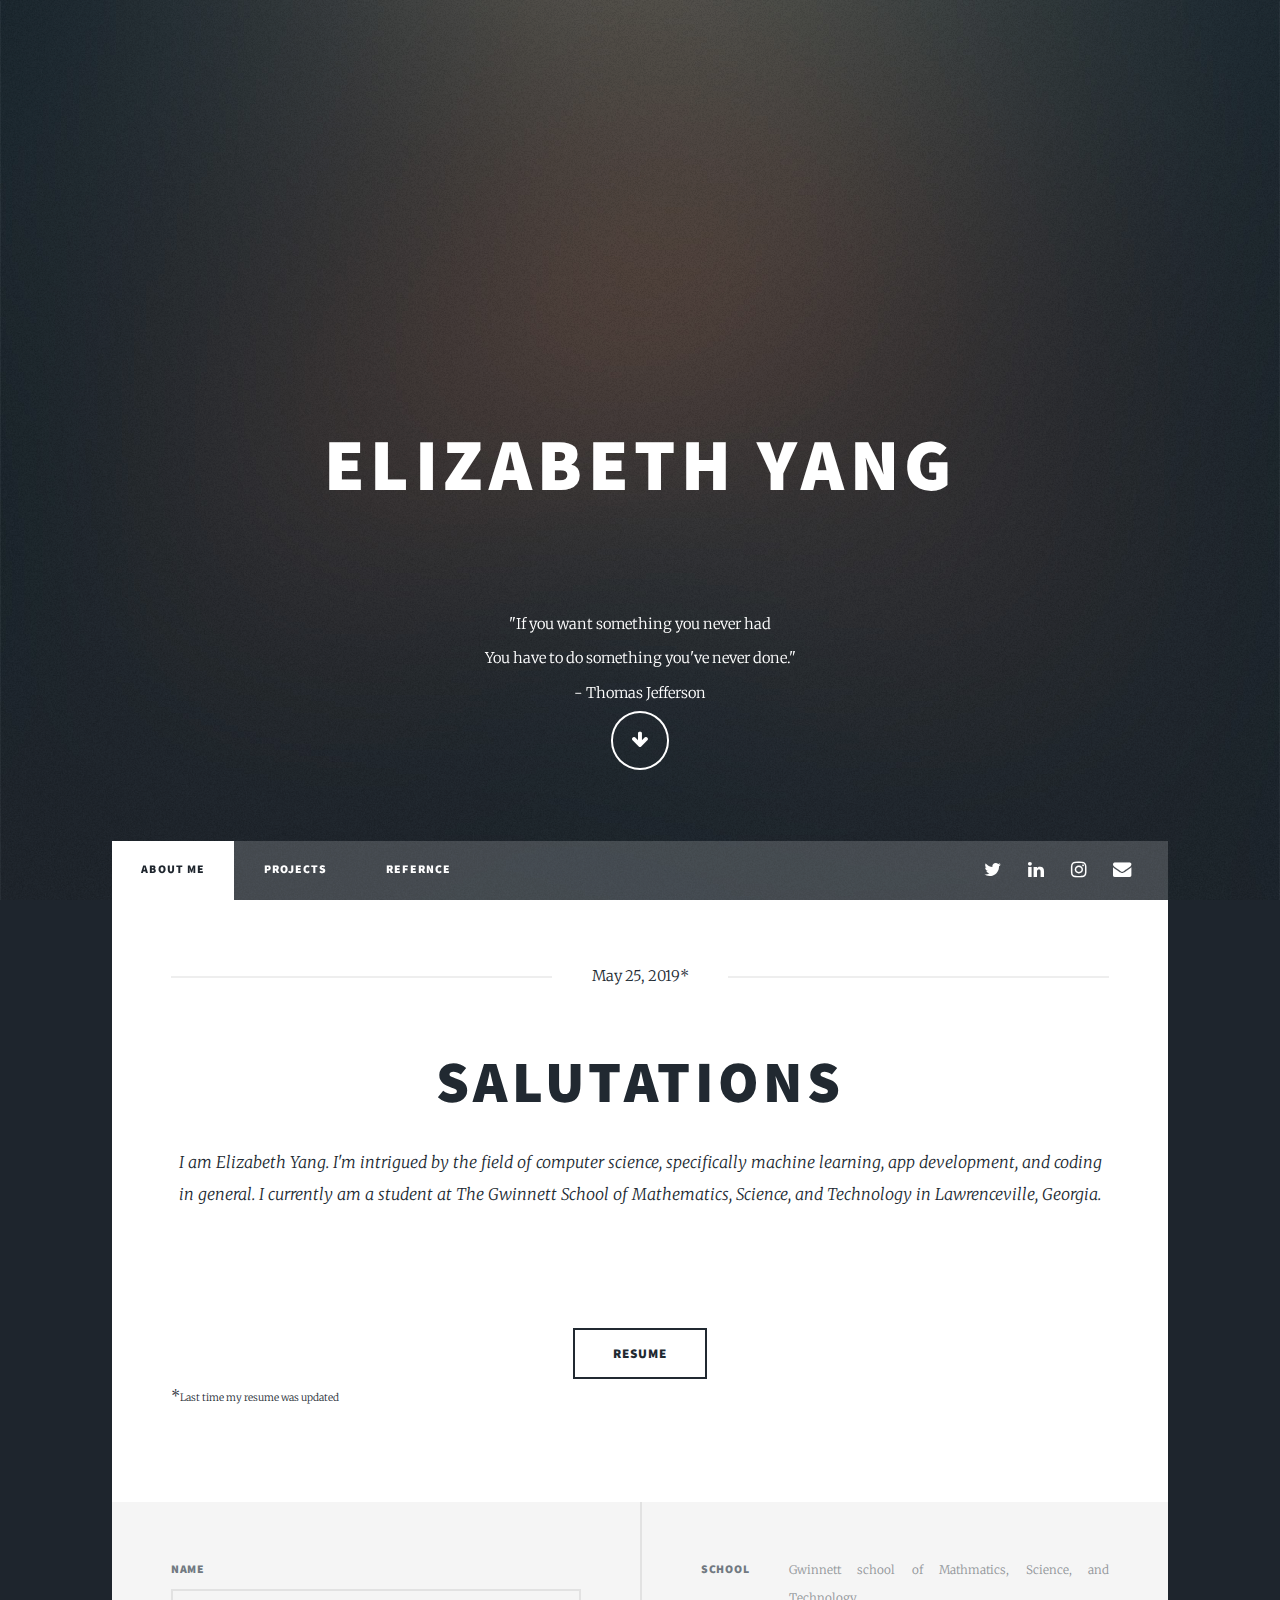
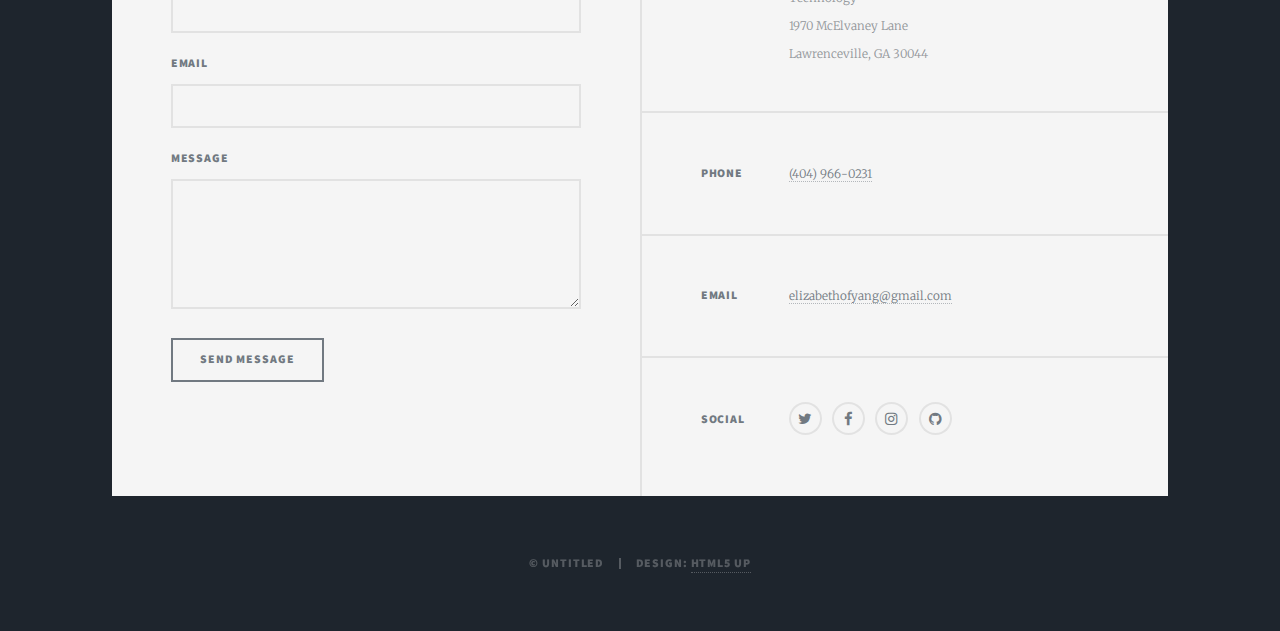
==== commit 5aa4cb34: "adding intro" ====
--- a/index.html
+++ b/index.html
@@ -32,7 +32,7 @@
 
 				<!-- Header -->
 					<header id="header">
-						<a href="index.html" class="logo">ELizabeth yang</a>
+						<a href="index.html" class="logo">Elizabeth Yang</a>
 					</header>
 
 				<!-- Nav -->
@@ -56,16 +56,15 @@
 						<!-- Post -->
 							<section class="post">
 								<header class="major">
-									<span class="date">April 25, 2017</span>
-									<h1>This is a<br />
-									Generic Page</h1>
-									<p>WORDS<br />
-									MORE WORDS<br />
-									EVEN MORE WORDS</p>
+									<span class="date">May 25, 2019*</span>
+									<h1>Salutations</h1>
+									<p> I am Elizabeth Yang.  I'm intrigued by the field of computer science, specifically machine learning, app development, and coding in general. I currently am a student at The Gwinnett School of Mathematics, Science, and Technology in Lawrenceville, Georgia. </p>
+
 								</header>
-								<div class="image main"><img src="images/pic01.jpg" alt="" /></div>
-								<p>INSERT INTRODUCTION PARAGRAPH</p>
-                                <div class="wrapper" style="text-align: center;"><a href="#" class="button large">Resume</a></div>
+								<div class="image main"><img src="images/atlsolo.jpg" alt="" /></div>
+
+                                <div class="wrapper" style="text-align: center;"><a href="https://drive.google.com/file/d/1X-pNQ5V4nWAKOPurIRhlPlxEOtVanVtX/view?usp=sharing" class="button large">Resume</a></div>
+                                <p >*<font size = "1">Last time my resume was updated</font></p>
 							</section>
 
 					</div>
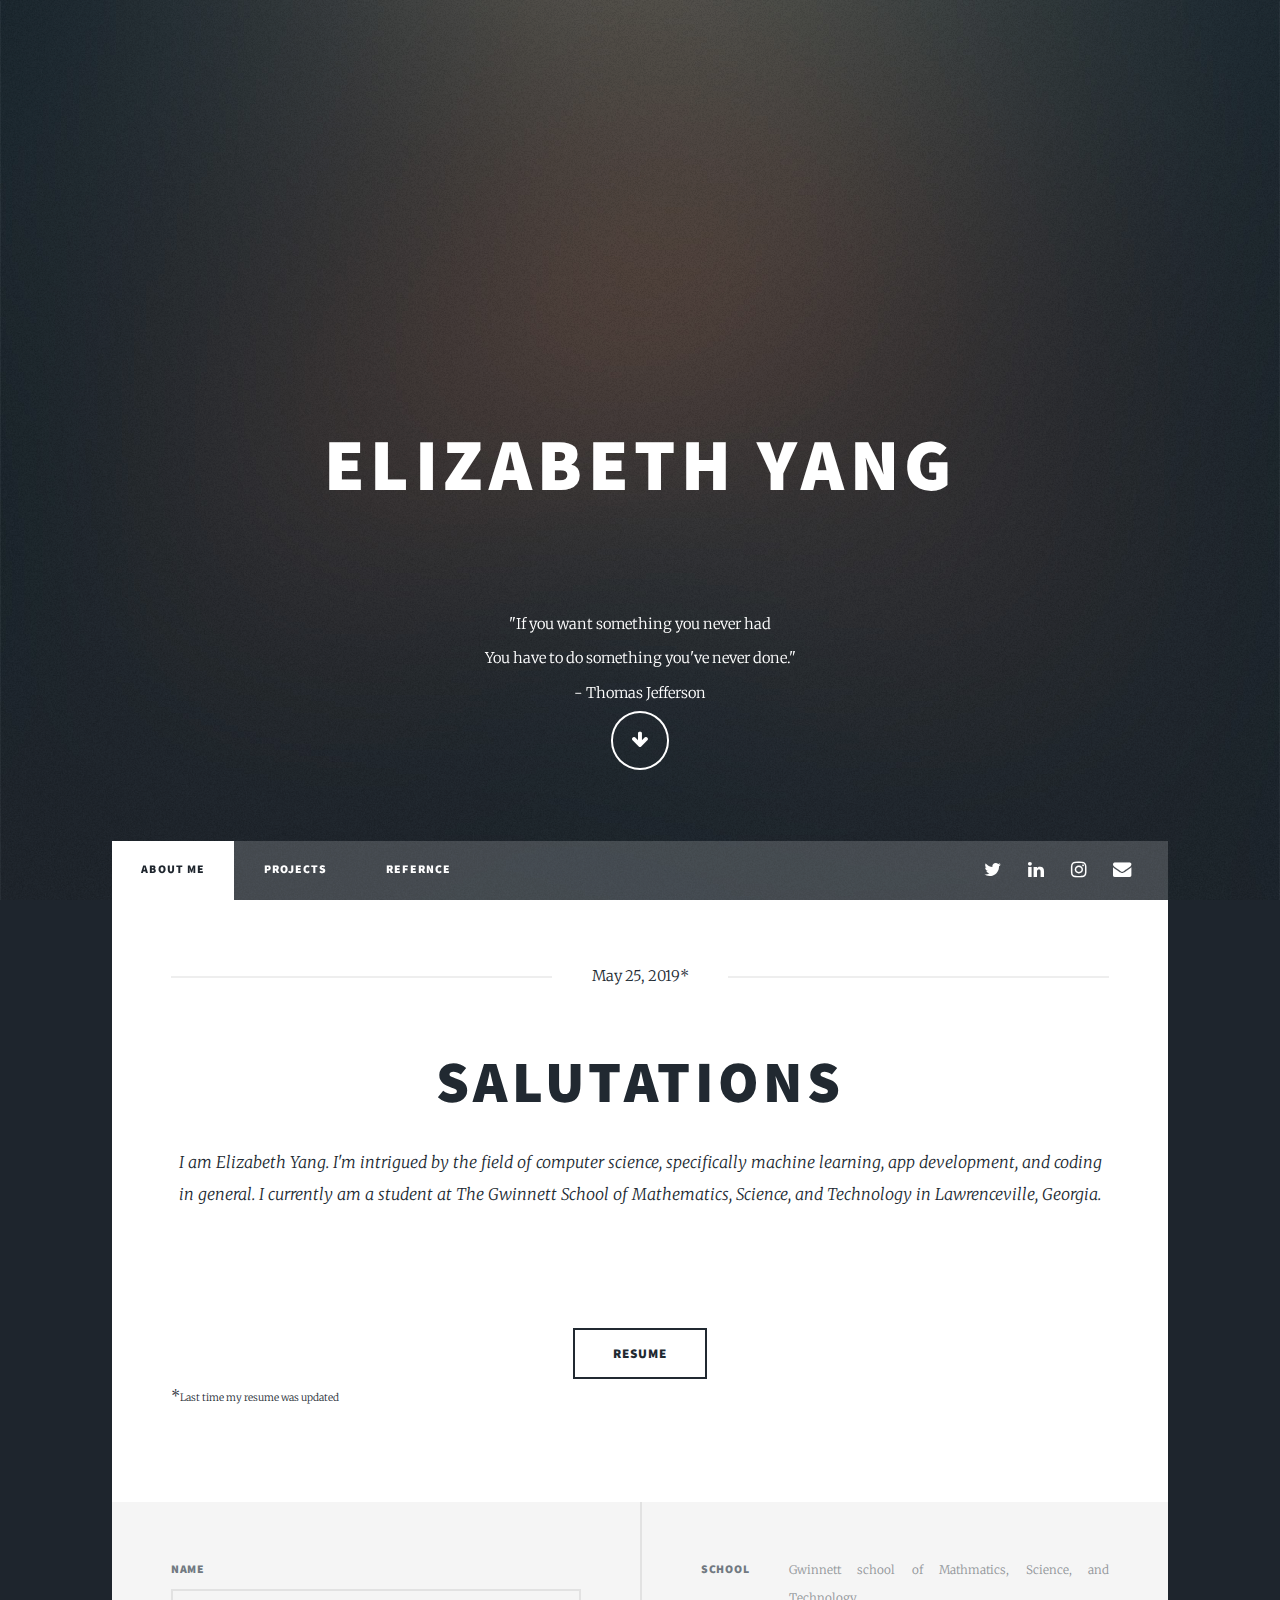
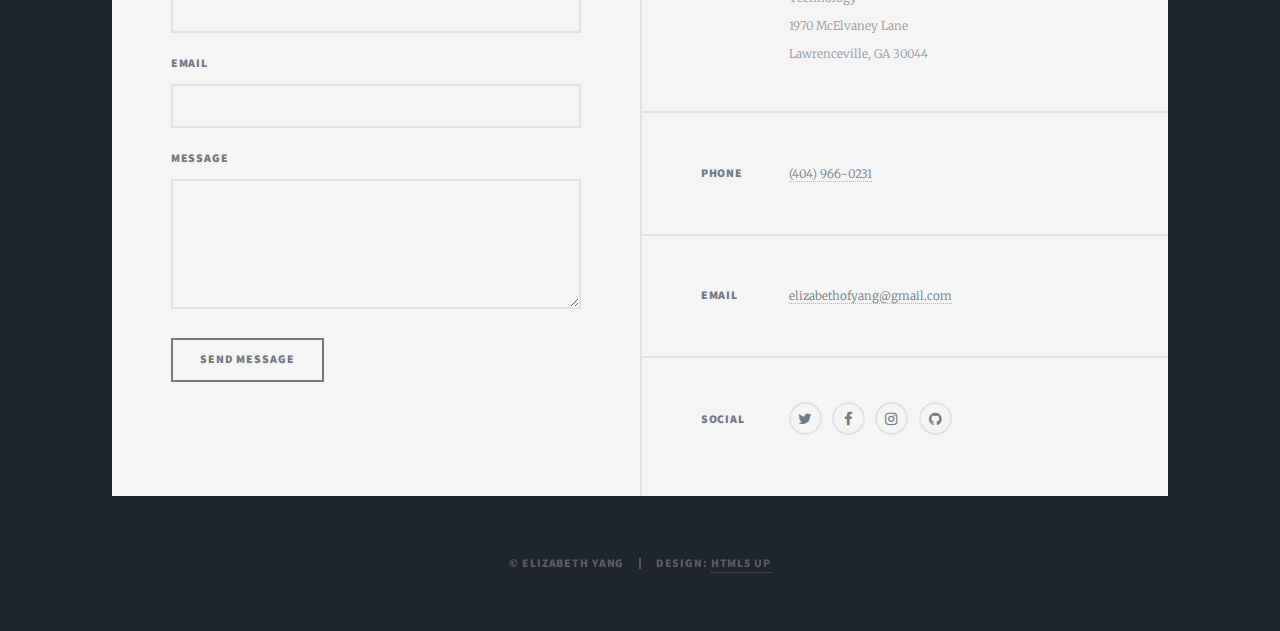
==== commit b270cb4f: "changing commit name through terminal" ====
--- a/index.html
+++ b/index.html
@@ -1,139 +1,139 @@
-<!DOCTYPE HTML>
-<!--
-	Massively by HTML5 UP
-	html5up.net | @ajlkn
-	Free for personal and commercial use under the CCA 3.0 license (html5up.net/license)
--->
-<html>
-	<head>
-		<title> Elizabeth Yang </title>
-		<meta charset="utf-8" />
-		<meta name="viewport" content="width=device-width, initial-scale=1, user-scalable=no" />
-		<link rel="stylesheet" href="assets/css/main.css" />
-		<noscript><link rel="stylesheet" href="assets/css/noscript.css" /></noscript>
-	</head>
-	<body class="is-preload">
-
-		<!-- Wrapper -->
-			<div id="wrapper" class="fade-in">
-
-				<!-- Intro -->
-					<div id="intro">
-						<h1>Elizabeth yang <br />
-						  <br /> </h1>
-        <!--<p> THREE <a href="https://twitter.com/ajlkn">@ajlkn</a> FOUR <a href="https://html5up.net"> LINK </a><br />
-						FIVE <a href="https://html5up.net/license">Creative Commons license</a>.</p> -->
-                        "If you want something you never had<br/>
-You have to do something you've never done." <br/>- Thomas Jefferson <br /> 
-						<ul class="actions">
-							<li><a href="#header" class="button icon solo fa-arrow-down scrolly">Continue</a></li>
-						</ul>
-					</div>
-
-				<!-- Header -->
-					<header id="header">
+<!DOCTYPE HTML>
+<!--
+	Massively by HTML5 UP
+	html5up.net | @ajlkn
+	Free for personal and commercial use under the CCA 3.0 license (html5up.net/license)
+-->
+<html>
+	<head>
+		<title> Elizabeth Yang </title>
+		<meta charset="utf-8" />
+		<meta name="viewport" content="width=device-width, initial-scale=1, user-scalable=no" />
+		<link rel="stylesheet" href="assets/css/main.css" />
+		<noscript><link rel="stylesheet" href="assets/css/noscript.css" /></noscript>
+	</head>
+	<body class="is-preload">
+
+		<!-- Wrapper -->
+			<div id="wrapper" class="fade-in">
+
+				<!-- Intro -->
+					<div id="intro">
+						<h1>Elizabeth yang <br />
+						  <br /> </h1>
+        <!--<p> THREE <a href="https://twitter.com/ajlkn">@ajlkn</a> FOUR <a href="https://html5up.net"> LINK </a><br />
+						FIVE <a href="https://html5up.net/license">Creative Commons license</a>.</p> -->
+                        "If you want something you never had<br/>
+You have to do something you've never done." <br/>- Thomas Jefferson <br />
+						<ul class="actions">
+							<li><a href="#header" class="button icon solo fa-arrow-down scrolly">Continue</a></li>
+						</ul>
+					</div>
+
+				<!-- Header -->
+					<header id="header">
 						<a href="index.html" class="logo">Elizabeth Yang</a>
-					</header>
-
-				<!-- Nav -->
-					<nav id="nav">
-						<ul class="links">
-							<li class="active"><a href="index.html">ABOUT ME</a></li>
-							<li><a href="generic.html">PROJECTS</a></li>
-							<li><a href="elements.html">REFERNCE</a></li>
-						</ul>
-						<ul class="icons">
-							<li><a href="#" class="icon fa-twitter"><span class="label">Twitter</span></a></li>
-							<li><a href="https://www.linkedin.com/in/elizabethyang1/" class="icon fa-linkedin"><span class="label">Linkedin</span></a></li>
-							<li><a href="https://www.instagram.com/elizabethyang/" class="icon fa-instagram"><span class="label">Instagram</span></a></li>
-							<li><a href="mailto:elizabethofyang@gmail.com" class="icon fa-envelope"><span class="label">Email</span></a></li>
-						</ul>
-					</nav>
-
-				<!-- Main -->
-										<div id="main">
-
-						<!-- Post -->
-							<section class="post">
-								<header class="major">
+					</header>
+
+				<!-- Nav -->
+					<nav id="nav">
+						<ul class="links">
+							<li class="active"><a href="index.html">ABOUT ME</a></li>
+							<li><a href="generic.html">PROJECTS</a></li>
+							<li><a href="elements.html">REFERNCE</a></li>
+						</ul>
+						<ul class="icons">
+							<li><a href="#" class="icon fa-twitter"><span class="label">Twitter</span></a></li>
+							<li><a href="https://www.linkedin.com/in/elizabethyang1/" class="icon fa-linkedin"><span class="label">Linkedin</span></a></li>
+							<li><a href="https://www.instagram.com/elizabethyang/" class="icon fa-instagram"><span class="label">Instagram</span></a></li>
+							<li><a href="mailto:elizabethofyang@gmail.com" class="icon fa-envelope"><span class="label">Email</span></a></li>
+						</ul>
+					</nav>
+
+				<!-- Main -->
+										<div id="main">
+
+						<!-- Post -->
+							<section class="post">
+								<header class="major">
 									<span class="date">May 25, 2019*</span>
 									<h1>Salutations</h1>
 									<p> I am Elizabeth Yang.  I'm intrigued by the field of computer science, specifically machine learning, app development, and coding in general. I currently am a student at The Gwinnett School of Mathematics, Science, and Technology in Lawrenceville, Georgia. </p>
 
-								</header>
+								</header>
 								<div class="image main"><img src="images/atlsolo.jpg" alt="" /></div>
 
                                 <div class="wrapper" style="text-align: center;"><a href="https://drive.google.com/file/d/1X-pNQ5V4nWAKOPurIRhlPlxEOtVanVtX/view?usp=sharing" class="button large">Resume</a></div>
                                 <p >*<font size = "1">Last time my resume was updated</font></p>
-							</section>
-
-					</div>
-
-				<!-- Footer -->
-					<footer id="footer">
-						<section>
-							<form method="post" action="#">
-								<div class="fields">
-									<div class="field">
-										<label for="name">Name</label>
-										<input type="text" name="name" id="name" />
-									</div>
-									<div class="field">
-										<label for="email">Email</label>
-										<input type="text" name="email" id="email" />
-									</div>
-									<div class="field">
-										<label for="message">Message</label>
-										<textarea name="message" id="message" rows="3"></textarea>
-									</div>
-								</div>
-								<ul class="actions">
-									<li><input type="submit" value="Send Message" /></li>
-								</ul>
-							</form>
-						</section>
-						<section class="split contact">
-							<section class="alt">
-								<h3> School </h3>
-								<p>Gwinnett school of Mathmatics, Science, and Technology<br />
-                                    1970 McElvaney Lane<br />
-								Lawrenceville, GA 30044</p>
-							</section>
-							<section>
-								<h3>Phone</h3>
-								<p><a href="#">(404) 966-0231</a></p>
-							</section>
-							<section>
-								<h3>Email</h3>
-								<p><a href="#">elizabethofyang@gmail.com</a></p>
-							</section>
-							<section>
-								<h3>Social</h3>
-								<ul class="icons alt">
-									<li><a href="#" class="icon alt fa-twitter"><span class="label">Twitter</span></a></li>
-									<li><a href="#" class="icon alt fa-facebook"><span class="label">Facebook</span></a></li>
-									<li><a href="#" class="icon alt fa-instagram"><span class="label">Instagram</span></a></li>
-									<li><a href="#" class="icon alt fa-github"><span class="label">GitHub</span></a></li>
-								</ul>
-							</section>
-						</section>
-					</footer>
-
-				<!-- Copyright -->
-					<div id="copyright">
-						<ul><li>&copy; Untitled</li><li>Design: <a href="https://html5up.net">HTML5 UP</a></li></ul>
-					</div>
-
-			</div>
-
-		<!-- Scripts -->
-			<script src="assets/js/jquery.min.js"></script>
-			<script src="assets/js/jquery.scrollex.min.js"></script>
-			<script src="assets/js/jquery.scrolly.min.js"></script>
-			<script src="assets/js/browser.min.js"></script>
-			<script src="assets/js/breakpoints.min.js"></script>
-			<script src="assets/js/util.js"></script>
-			<script src="assets/js/main.js"></script>
-
-	</body>
-</html>
+							</section>
+
+					</div>
+
+				<!-- Footer -->
+					<footer id="footer">
+						<section>
+							<form method="post" action="#">
+								<div class="fields">
+									<div class="field">
+										<label for="name">Name</label>
+										<input type="text" name="name" id="name" />
+									</div>
+									<div class="field">
+										<label for="email">Email</label>
+										<input type="text" name="email" id="email" />
+									</div>
+									<div class="field">
+										<label for="message">Message</label>
+										<textarea name="message" id="message" rows="3"></textarea>
+									</div>
+								</div>
+								<ul class="actions">
+									<li><input type="submit" value="Send Message" /></li>
+								</ul>
+							</form>
+						</section>
+						<section class="split contact">
+							<section class="alt">
+								<h3> School </h3>
+								<p>Gwinnett school of Mathmatics, Science, and Technology<br />
+                                    1970 McElvaney Lane<br />
+								Lawrenceville, GA 30044</p>
+							</section>
+							<section>
+								<h3>Phone</h3>
+								<p><a href="#">(404) 966-0231</a></p>
+							</section>
+							<section>
+								<h3>Email</h3>
+								<p><a href="#">elizabethofyang@gmail.com</a></p>
+							</section>
+							<section>
+								<h3>Social</h3>
+								<ul class="icons alt">
+									<li><a href="#" class="icon alt fa-twitter"><span class="label">Twitter</span></a></li>
+									<li><a href="#" class="icon alt fa-facebook"><span class="label">Facebook</span></a></li>
+									<li><a href="#" class="icon alt fa-instagram"><span class="label">Instagram</span></a></li>
+									<li><a href="#" class="icon alt fa-github"><span class="label">GitHub</span></a></li>
+								</ul>
+							</section>
+						</section>
+					</footer>
+
+				<!-- Copyright -->
+					<div id="copyright">
+						<ul><li>&copy; Elizabeth Yang</li><li>Design: <a href="https://html5up.net">HTML5 UP</a></li></ul>
+					</div>
+
+			</div>
+
+		<!-- Scripts -->
+			<script src="assets/js/jquery.min.js"></script>
+			<script src="assets/js/jquery.scrollex.min.js"></script>
+			<script src="assets/js/jquery.scrolly.min.js"></script>
+			<script src="assets/js/browser.min.js"></script>
+			<script src="assets/js/breakpoints.min.js"></script>
+			<script src="assets/js/util.js"></script>
+			<script src="assets/js/main.js"></script>
+
+	</body>
+</html>
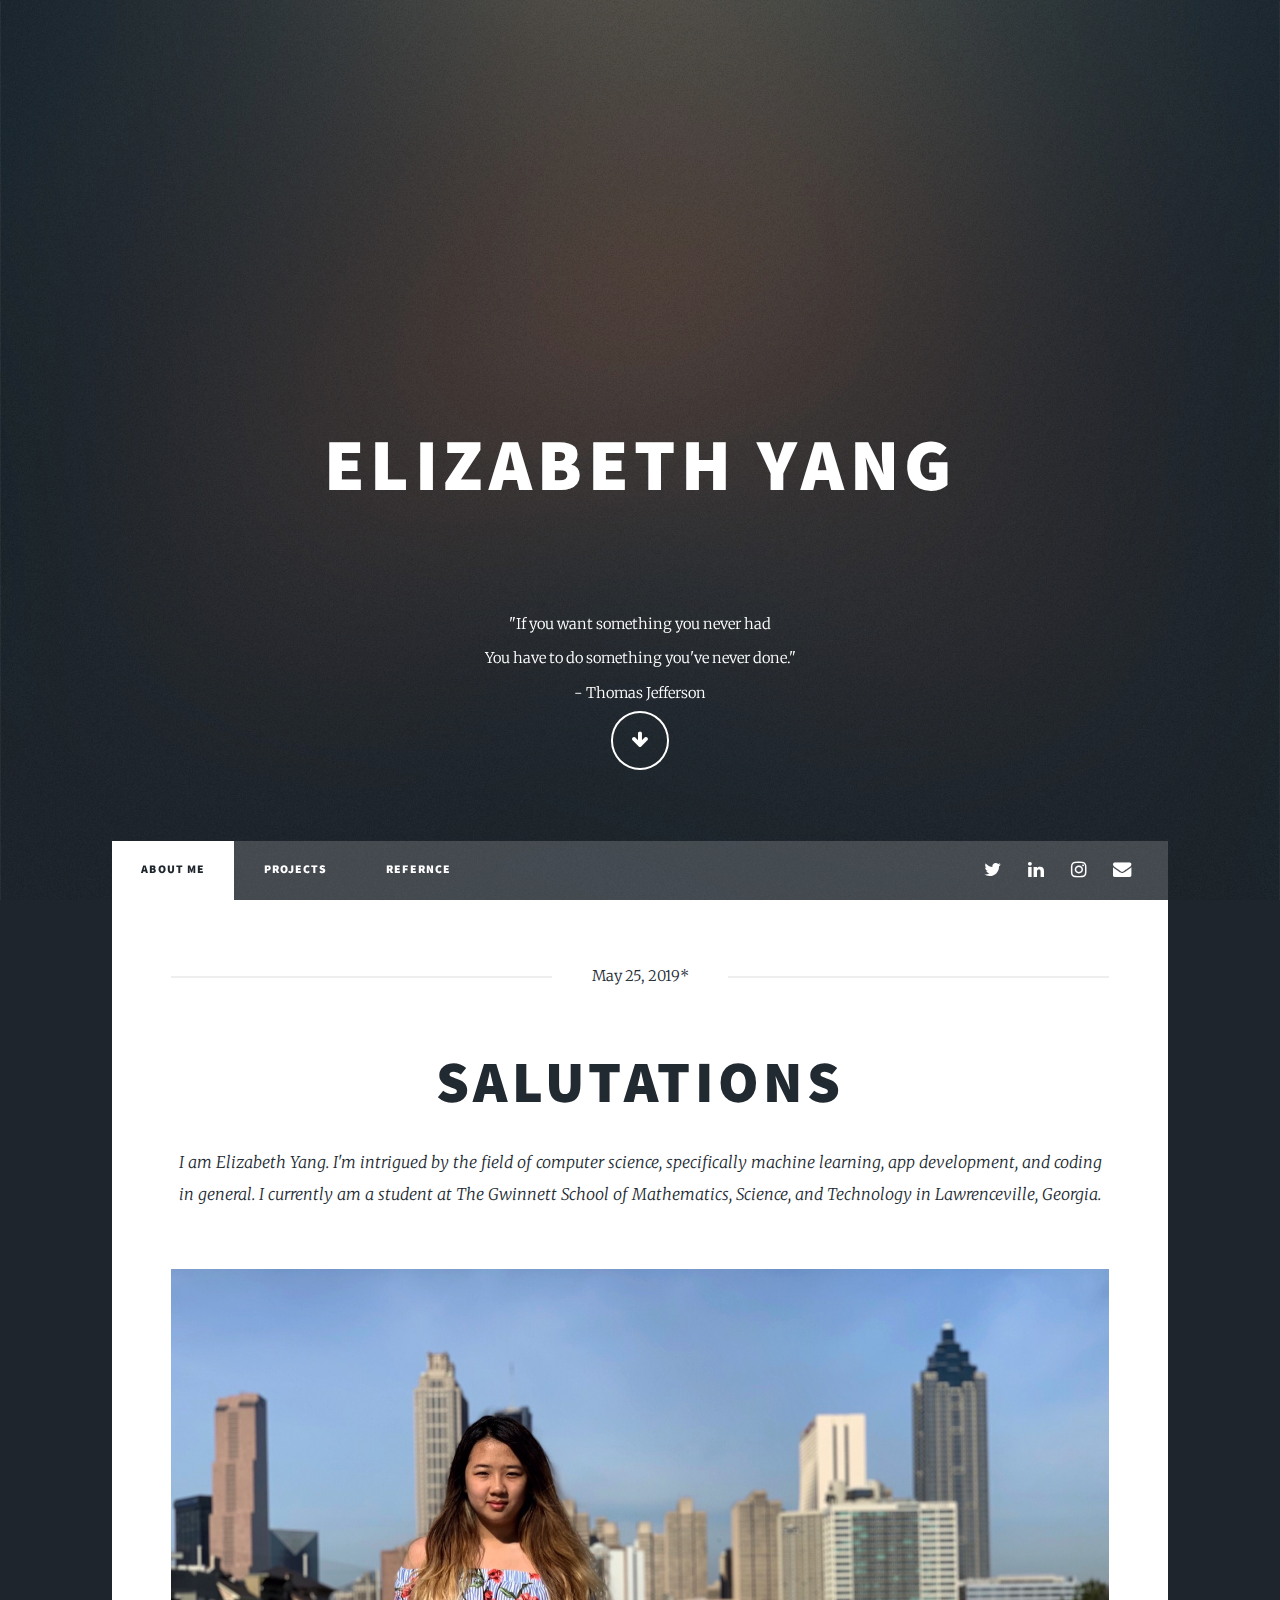
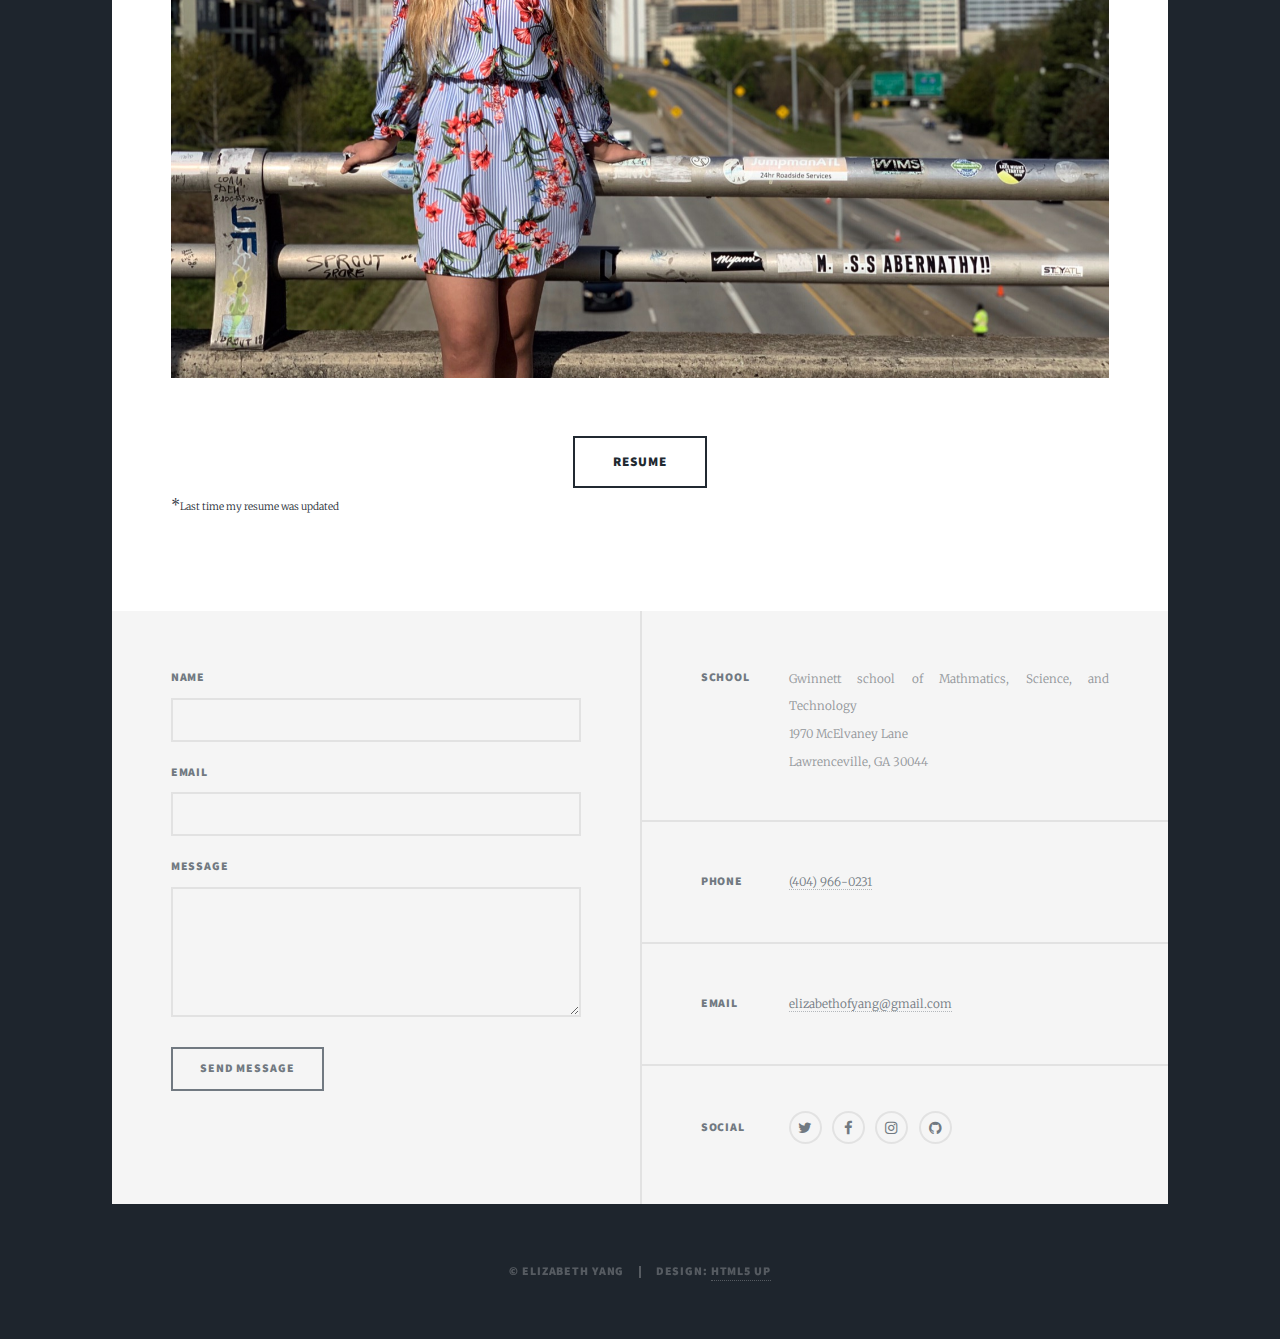
==== commit 5f9385ef: "main pic" ====
--- a/index.html
+++ b/index.html
@@ -61,7 +61,7 @@
 									<p> I am Elizabeth Yang.  I'm intrigued by the field of computer science, specifically machine learning, app development, and coding in general. I currently am a student at The Gwinnett School of Mathematics, Science, and Technology in Lawrenceville, Georgia. </p>
 
 								</header>
-								<div class="image main"><img src="images/atlsolo.jpg" alt="" /></div>
+								<div class="image main"><img src="images/atlsolo.JPG" alt="" /></div>
 
                                 <div class="wrapper" style="text-align: center;"><a href="https://drive.google.com/file/d/1X-pNQ5V4nWAKOPurIRhlPlxEOtVanVtX/view?usp=sharing" class="button large">Resume</a></div>
                                 <p >*<font size = "1">Last time my resume was updated</font></p>
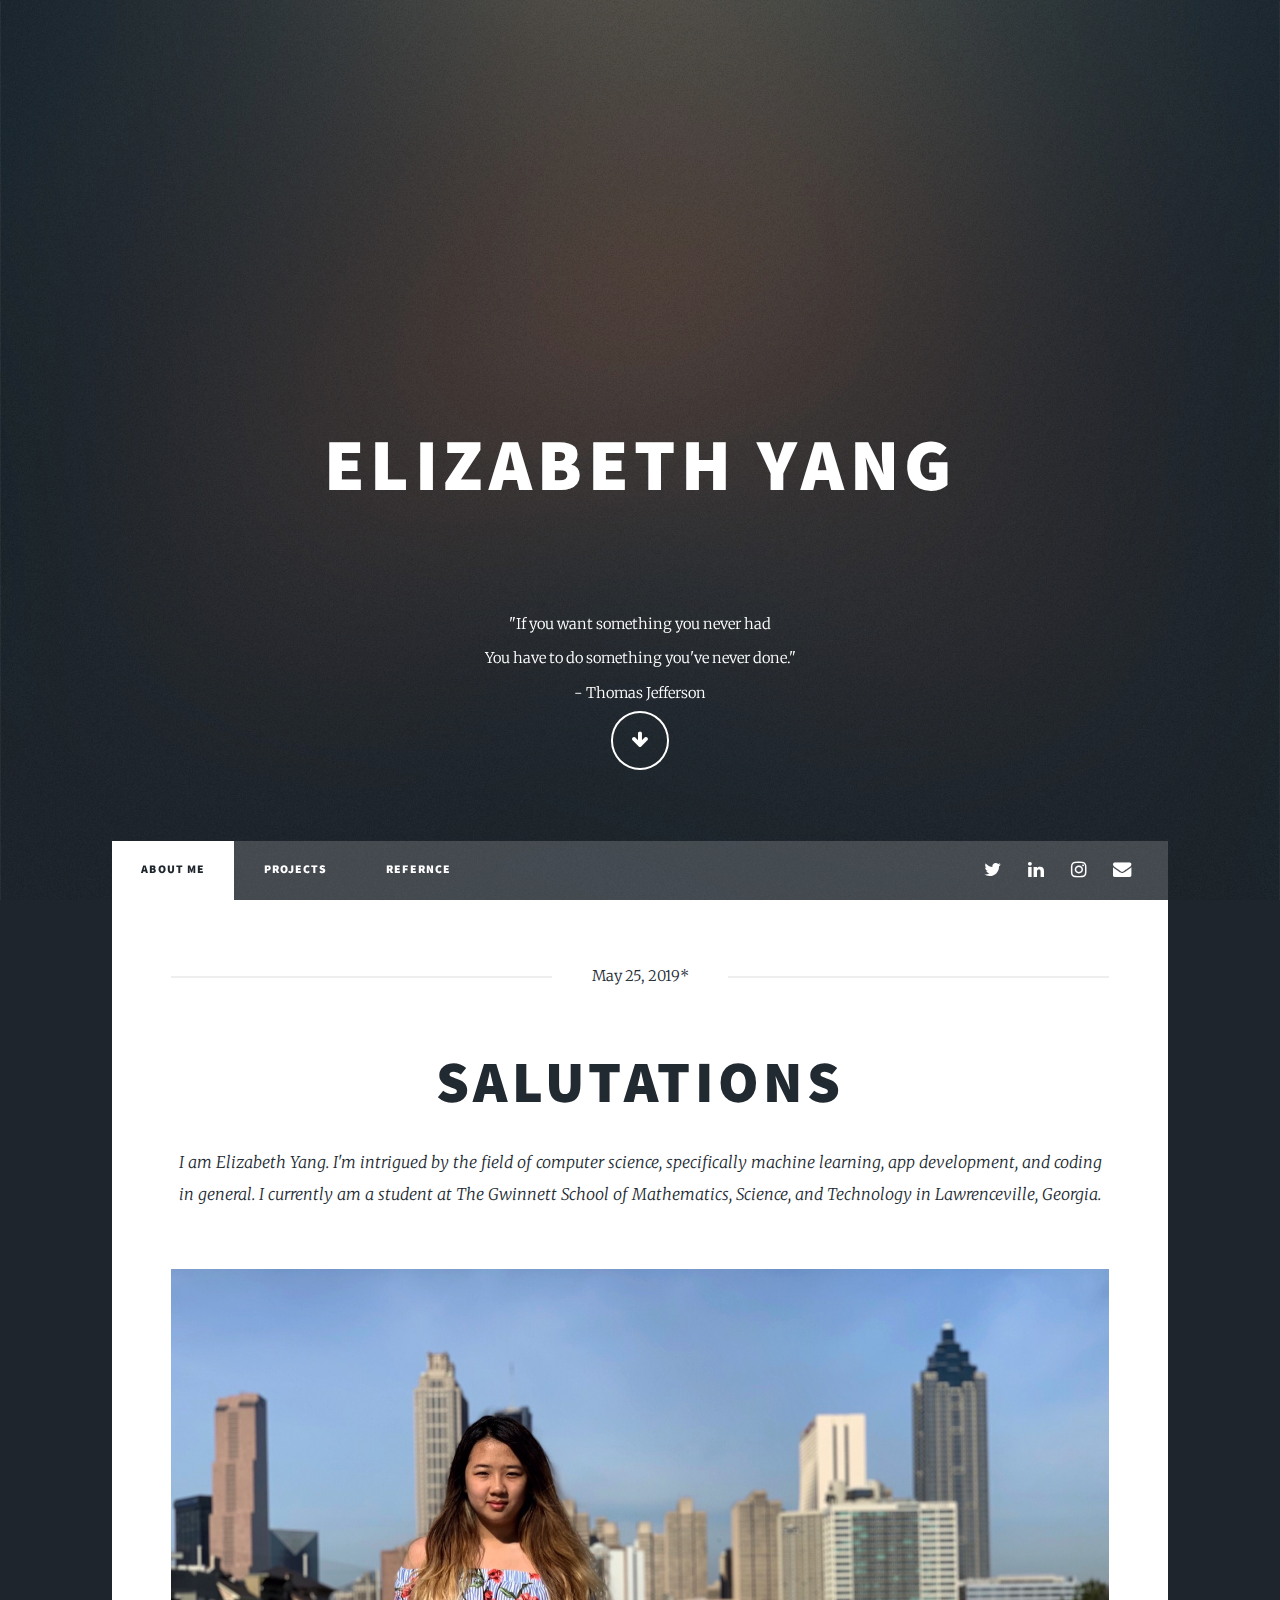
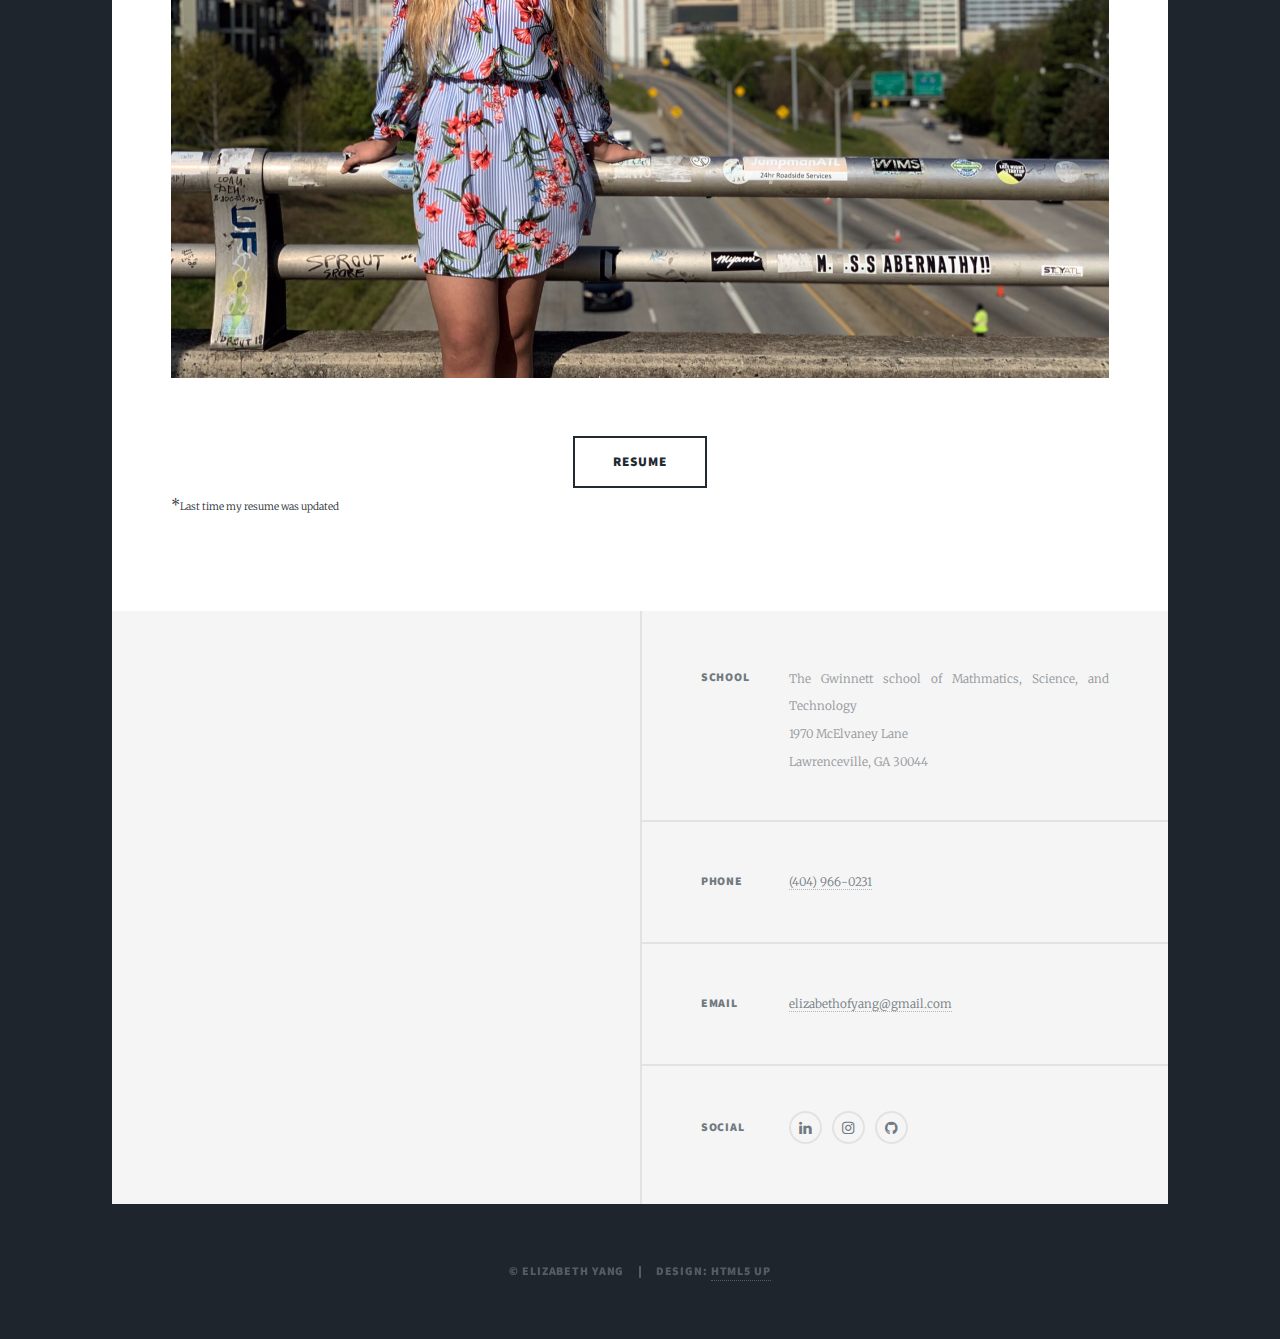
==== commit 9f176e8e: "updating projects" ====
--- a/index.html
+++ b/index.html
@@ -21,8 +21,7 @@
 					<div id="intro">
 						<h1>Elizabeth yang <br />
 						  <br /> </h1>
-        <!--<p> THREE <a href="https://twitter.com/ajlkn">@ajlkn</a> FOUR <a href="https://html5up.net"> LINK </a><br />
-						FIVE <a href="https://html5up.net/license">Creative Commons license</a>.</p> -->
+
                         "If you want something you never had<br/>
 You have to do something you've never done." <br/>- Thomas Jefferson <br />
 						<ul class="actions">
@@ -39,7 +38,7 @@
 					<nav id="nav">
 						<ul class="links">
 							<li class="active"><a href="index.html">ABOUT ME</a></li>
-							<li><a href="generic.html">PROJECTS</a></li>
+							<li><a href="projects.html">PROJECTS</a></li>
 							<li><a href="elements.html">REFERNCE</a></li>
 						</ul>
 						<ul class="icons">
@@ -72,30 +71,11 @@
 				<!-- Footer -->
 					<footer id="footer">
 						<section>
-							<form method="post" action="#">
-								<div class="fields">
-									<div class="field">
-										<label for="name">Name</label>
-										<input type="text" name="name" id="name" />
-									</div>
-									<div class="field">
-										<label for="email">Email</label>
-										<input type="text" name="email" id="email" />
-									</div>
-									<div class="field">
-										<label for="message">Message</label>
-										<textarea name="message" id="message" rows="3"></textarea>
-									</div>
-								</div>
-								<ul class="actions">
-									<li><input type="submit" value="Send Message" /></li>
-								</ul>
-							</form>
 						</section>
 						<section class="split contact">
 							<section class="alt">
 								<h3> School </h3>
-								<p>Gwinnett school of Mathmatics, Science, and Technology<br />
+								<p>The Gwinnett school of Mathmatics, Science, and Technology<br />
                                     1970 McElvaney Lane<br />
 								Lawrenceville, GA 30044</p>
 							</section>
@@ -110,8 +90,7 @@
 							<section>
 								<h3>Social</h3>
 								<ul class="icons alt">
-									<li><a href="#" class="icon alt fa-twitter"><span class="label">Twitter</span></a></li>
-									<li><a href="#" class="icon alt fa-facebook"><span class="label">Facebook</span></a></li>
+									<li><a href="#" class="icon alt fa-linkedin"><span class="label">LinkedIn</span></a></li>
 									<li><a href="#" class="icon alt fa-instagram"><span class="label">Instagram</span></a></li>
 									<li><a href="#" class="icon alt fa-github"><span class="label">GitHub</span></a></li>
 								</ul>
